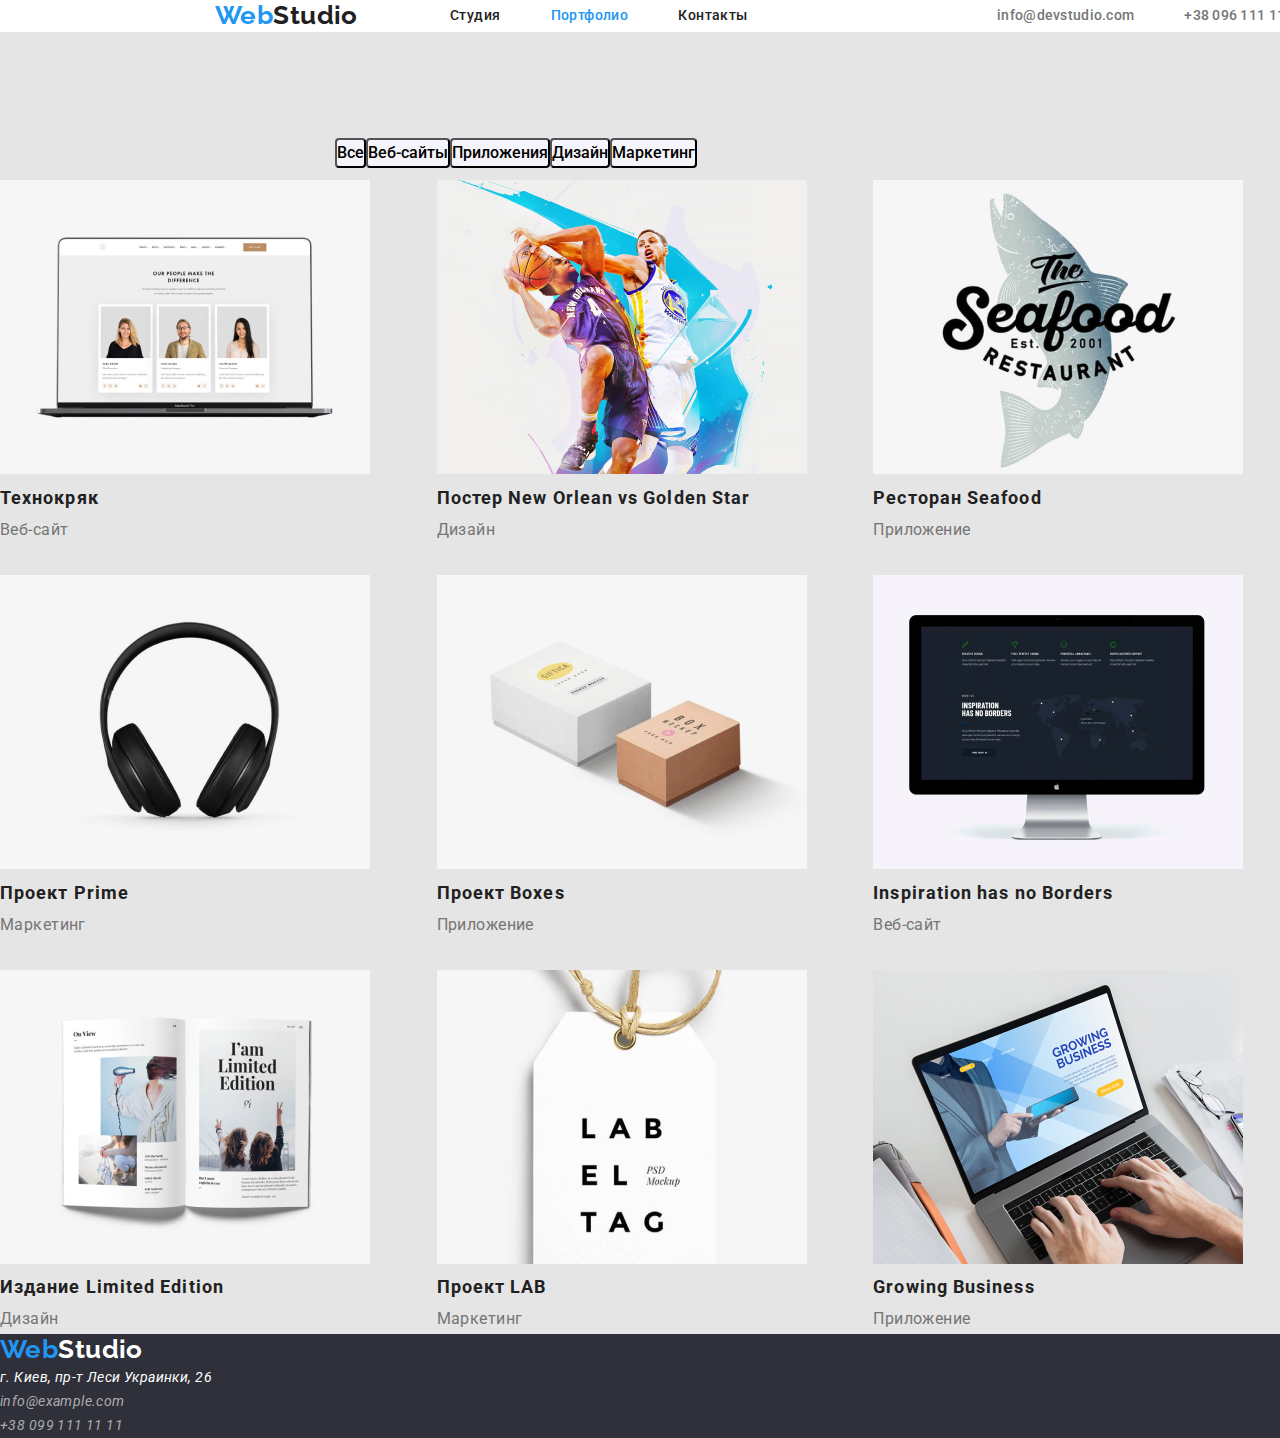
==== portfolio.html @ 72d81764 "шапка" ====
<!DOCTYPE html>
<html lang="ru">
  <head>
    <meta charset="UTF-8" />
    <meta name="viewport" content="width=device-width, initial-scale=1.0" />
    <title>Document</title>
    <link rel="preconnect" href="https://fonts.gstatic.com" />
    <link
      href="https://fonts.googleapis.com/css2?family=Raleway:wght@700&family=Roboto:wght@400;500;700;900&display=swap"
      rel="stylesheet"
    />
    <link
      rel="stylesheet"
      href="https://cdnjs.cloudflare.com/ajax/libs/modern-normalize/1.0.0/modern-normalize.min.css"
    />
    <link rel="stylesheet" href="./CSS/style.css" />
  </head>

  <body>
    <!--Шапка-->
    <header class="page-header">
      <div class="header-container">
        <nav class="nav-header">
          <a href="/" class="logo">Web<span class="logo-color">Studio</span></a>

          <ul class="site-nav">
            <li class="nav-item"><a href="./index.html" class="link">Студия</a></li>
            <li class="nav-item"><a href="./portfolio.html" class="link current">Портфолио</a></li>
            <li class="nav-item"><a href="" class="link">Контакты</a></li>
          </ul>
        </nav>

        <ul class="second-nav">
          <li class="nav-item"><a href="" class="link">info@devstudio.com</a></li>
          <li class="nav-item"><a href="" class="link">+38 096 111 11 11</a></li>
        </ul>
      </div>
    </header>

    <main>
      <div>
        <section class="section portfolio-section">
          <h1 hidden>Список проектов</h1>

          <!-- Фильтр -->
          <ul class="filter-container">
            <li class="filter-list">
              <button type="button" class="filter">Все</button>
            </li>
            <li class="filter-list">
              <button type="button" class="filter">Веб-сайты</button>
            </li>
            <li class="filter-list">
              <button type="button" class="filter">Приложения</button>
            </li>
            <li class="filter-list">
              <button type="button" class="filter">Дизайн</button>
            </li>
            <li class="filter-list">
              <button type="button" class="filter">Маркетинг</button>
            </li>
          </ul>

          <!-- Список -->
          <ul class="flex-container">
            <li class="portfolio-box">
              <a href="" class="filter-link">
                <div>
                  <img src="./images/tehnocrac.jpg" alt="Веб-сайт Технокряк" width="370" />
                </div>
                <div>
                  <h2 class="section-title filter-page">Технокряк</h2>
                  <p class="filter-text">Веб-сайт</p>
                </div>
              </a>
            </li>
            <li class="portfolio-box">
              <a href="" class="filter-link">
                <div>
                  <img src="./images/new-orlean.jpg" alt="Баскетбольная команда New Orlean" width="370" />
                </div>
                <div>
                  <h2 class="section-title filter-page">Постер New Orlean vs Golden Star</h2>
                  <p class="filter-text">Дизайн</p>
                </div>
              </a>
            </li>
            <li class="portfolio-box">
              <a href="" class="filter-link">
                <div>
                  <img src="./images/seafood.jpg" alt="Ресторан Seafood" width="370" />
                </div>
                <div>
                  <h2 class="section-title filter-page">Ресторан Seafood</h2>
                  <p class="filter-text">Приложение</p>
                </div>
              </a>
            </li>
            <li class="portfolio-box">
              <a href="" class="filter-link">
                <div>
                  <img src="./images/prime.jpg" alt="Блютуз наушники" width="370" />
                </div>
                <div>
                  <h2 class="section-title filter-page">Проект Prime</h2>
                  <p class="filter-text">Маркетинг</p>
                </div>
              </a>
            </li>
            <li class="portfolio-box">
              <a href="" class="filter-link">
                <div>
                  <img src="./images/boxes.jpg" alt="коробки" width="370" />
                </div>
                <div>
                  <h2 class="section-title filter-page">Проект Boxes</h2>
                  <p class="filter-text">Приложение</p>
                </div>
              </a>
            </li>
            <li class="portfolio-box">
              <a href="" class="filter-link">
                <div>
                  <img src="./images/no-borders.jpg" alt="Веб-сайт Inspiration has no Borders" width="370" />
                </div>
                <div>
                  <h2 class="section-title filter-page">Inspiration has no Borders</h2>
                  <p class="filter-text">Веб-сайт</p>
                </div>
              </a>
            </li>
            <li class="portfolio-box">
              <a href="" class="filter-link">
                <div>
                  <img src="./images/edition.png" alt="Веб-сайт Limited Edition" width="370" />
                </div>
                <div>
                  <h2 class="section-title filter-page">Издание Limited Edition</h2>
                  <p class="filter-text">Дизайн</p>
                </div>
              </a>
            </li>
            <li class="portfolio-box">
              <a href="" class="filter-link">
                <div>
                  <img src="./images/lab.jpg" alt="Бирка" width="370" />
                </div>
                <div>
                  <h2 class="section-title filter-page">Проект LAB</h2>
                  <p class="filter-text">Маркетинг</p>
                </div>
              </a>
            </li>
            <li class="portfolio-box">
              <a href="" class="filter-link">
                <div>
                  <img src="./images/Growing-Business.png" alt="Приложение Growing Business" width="370" />
                </div>
                <div>
                  <h2 class="section-title filter-page">Growing Business</h2>
                  <p class="filter-text">Приложение</p>
                </div>
              </a>
            </li>
          </ul>
        </section>
      </div>
    </main>
    <!--Подвал-->
    <footer class="footer-page">
      <a href="/" class="logo">Web<span class="logo-color footer">Studio</span></a>

      <address class="footer-content">
        <p><a href="" class="link">г. Киев, пр-т Леси Украинки, 26</a></p>
        <p><a href="" class="link rgba">info@example.com</a></p>
        <p><a href="" class="link rgba">+38 099 111 11 11</a></p>
      </address>
    </footer>
  </body>
</html>
---- CSS/style.css ----
:root {
  --text-color: #757575;
  --text-black-color: #212121;
  --text-wite-color: #ffffff;
  --text-accent: #2196f3;
  --background-second-color: #f5f4fa;
  --footer-bg-color: #2f303a;
}

* {
  margin: 0;
  padding: 0;
}

body {
  background: #e5e5e5;
  color: var(--text-color);

  font-family: Roboto, sans-serif;
  letter-spacing: 0.03em;
  font-size: 14px;
  line-height: 1.71;
}

h1,
h2,
h3,
h4 {
  font-family: Roboto, sans-serif;
}

ul {
  list-style: none;
}
/* Шапка */

.page-header {
  background-color: var(--text-wite-color);
  width: 1600px;
}
/* logo */
.logo {
  color: var(--text-accent);

  font-family: Raleway;
  font-weight: 700;
  font-size: 26px;
  line-height: 1.2;
  text-decoration: none;

  width: 145px;
  height: 31px;
  left: 215px;
  top: 24px;

  margin-left: ;
}

.logo-color {
  color: var(--text-black-color);
}

.nav-header {
  display: flex;
  justify-content: space-between;
  align-items: center;
}

.header-container {
  display: flex;
  align-items: center;
  justify-content: space-between;
  display: inline-flex;
  width: 1170px;
  margin-left: 200px;
  margin-right: 200px;
  padding-left: 15px;
  padding-right: 15px;
}

/* навигация */

.site-nav {
  display: flex;
  align-items: center;
  justify-content: space-between;
  margin-left: 90px;
}

.site-nav .link:focus,
.site-nav .link:hover {
  color: var(--text-accent);
}

.nav-item {
  margin-right: 50px;
}

.site-nav .link {
  color: var(--text-black-color);

  font-weight: 500;
  font-size: 14px;
  line-height: 1.14;
  text-decoration: none;
}
.site-nav .link.current {
  color: var(--text-accent);
}

/* вторичная навигация */

.second-nav {
  display: flex;
  align-items: center;
  justify-content: space-between;
}

.second-nav .link {
  color: var(--text-color);

  font-weight: 500;
  font-size: 14px;
  line-height: 1.4;
  letter-spacing: 0.02em;
  text-decoration: none;
}

.second-nav .link:focus,
.second-nav .link:hover {
  color: var(--text-accent);
}

}
/* Герой  */

.hero-page .hero-title {
  color: var(--text-wite-color);
  font-weight: 900;
  font-size: 44px;
  line-height: 1.36;
  text-align: center;
  letter-spacing: 0.06em;
  text-transform: uppercase;
}

.hero-page .hero-link {
  color: var(--text-wite-color);
  font-weight: 700;
  font-size: 16px;
  line-height: 1.87;
  display: flex;
  align-items: center;
  text-align: center;
  letter-spacing: 0.06em;
  background-color: var(--text-accent);
}

.hero-page .hero-link:focus,
.hero-page .hero-link:hover {
  color: var(--text-black-color);
  background-color: var(--background-second-color);
}

.hero-page {
  background-color: #2f303a;
}

.hero-page .button {
  color: var(--text-wite-color);
  background-color: var(--text-accent);
  font-weight: 700;
  font-size: 16px;
  line-height: 1.9;
  align-items: center;
  text-align: center;
  letter-spacing: 0.06em;
}

/* Секции */

.section .section-title,
.section-comand .section-title {
  color: var(--text-black-color);
  font-weight: 700;
  font-size: 36px;
  line-height: 1.16;
}

.section .filter {
  background-color: var(--background-second-color);
  font-family: inherit;
}

.section .filter:focus,
.section .filter:hover {
  color: var(--text-accent);
}

.section .filter-text {
  color: var(--text-color);
}

/* Особенности */

.section .section-title.name-page {
  font-weight: 700;
  font-size: 36px;
  line-height: 1.16;
  text-align: center;
}

.section .section-title.features {
  font-weight: 700;
  font-size: 14px;
  line-height: 1.14;
  text-transform: uppercase;
}

/* Команда */

.section-comand .section-title.name-page {
  font-weight: 700;
  font-size: 36px;
  line-height: 1.16;
  text-align: center;
}

.section-comand {
  background-color: var(--background-second-color);
}

.section-comand .section-title.name {
  font-weight: 500;
  font-size: 16px;
  line-height: 1.19;
  text-align: center;
}

.section-comand .comand-text {
  font-weight: 400;
  font-size: 16px;
  line-height: 1.19;
  text-align: center;
}

/* Подвал */
.footer-page {
  background-color: var(--footer-bg-color);
  text-decoration: none;
}

.footer-page .link {
  color: var(--text-wite-color);
  text-decoration: none;
}

.footer-page .link.rgba {
  color: rgba(255, 255, 255, 0.6);
  text-decoration: none;
}

.logo-color.footer {
  color: var(--text-wite-color);
}

.footer-page .link:focus,
.footer-page .link:hover {
  color: var(--text-accent);
}

/* Portfolio */

/* filter */

.filter-container {
  display: flex;
  flex-wrap: wrap;
  
  margin-left: auto;
  margin-right: auto;
  margin-top: 94px;
  /* margin-bottom: 34px; */

  width: 611px;
  height: 54px;
  left: 495px;
  top: 174px;
}

.filter-list {
  margin left: 8px;
  margin right: 8px;
  align-content: center;
  justify-content: center;
  text-align: center;
}

.section .portfolio-section {
  width: 1170px;
  height: 1360px;
  left: 215px;
  top: 174px;
  margin-left: auto;
  margin-right: auto;
}

.section .filter {
  font-weight: 500;
  font-size: 16px;
  line-height: 1.62;

  background: #f5f4fa;
  border-radius: 4px;
}

.section .filter:focus,
.section .filter:hover {
  background: var(--text-accent);
  color: var(--text-wite-color);
  border-radius: 4px;
}

/* Список фильтра */

.flex-container {
  display: flex;
  flex-wrap: wrap;
  margin-left: -30px;
  margin-top: -30px;
}

.portfolio-box {
  margin-left: 30px;
  margin-top: 30px;
  flex-basis: calc(100% / 3 - 30px);
}

.section .section-title.filter-page {
  font-size: 18px;
  line-height: 1.83;
  letter-spacing: 0.06em;
}

.section .filter-text {
  font-weight: 400;
  font-size: 16px;
  line-height: 1.87;
}

.section .filter-link:focus,
.section .filter-link:hover {
  color: var(--text-accent);
}

.section .filter-link {
  text-decoration: none;
}
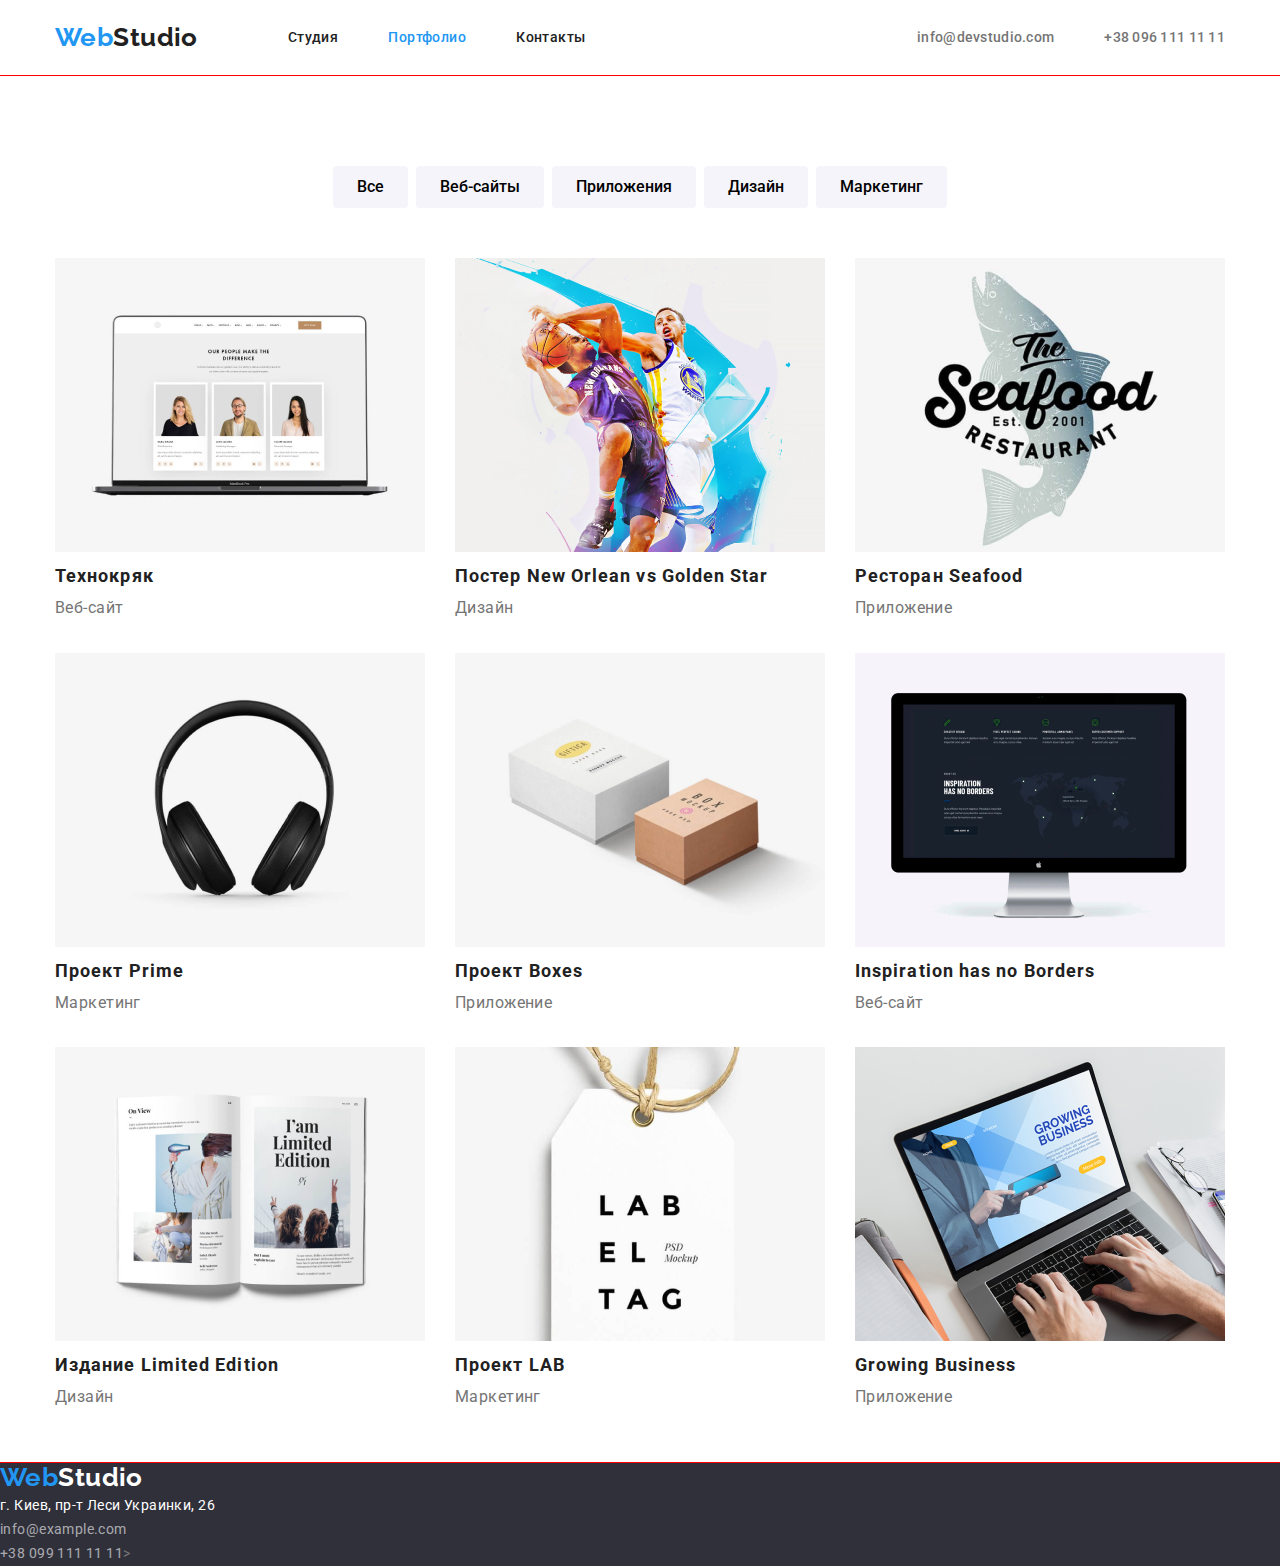
==== commit 8cdf0282: "Добавил хедер, изменил портфолио" ====
--- a/portfolio.html
+++ b/portfolio.html
@@ -37,8 +37,8 @@
       </div>
     </header>
 
-    <main>
-      <div>
+    <main class="portfolio-main-container">
+      <div class="container">
         <section class="section portfolio-section">
           <h1 hidden>Список проектов</h1>
 
@@ -171,9 +171,15 @@
       <a href="/" class="logo">Web<span class="logo-color footer">Studio</span></a>
 
       <address class="footer-content">
-        <p><a href="" class="link">г. Киев, пр-т Леси Украинки, 26</a></p>
-        <p><a href="" class="link rgba">info@example.com</a></p>
-        <p><a href="" class="link rgba">+38 099 111 11 11</a></p>
+        <ul>
+          <li>
+            <a href="https://goo.gl/maps/4PFyWTzTnwLAxrPg8 " rel="“noopener" noreferrer” class="link"
+              >г. Киев, пр-т Леси Украинки, 26</a
+            >
+          </li>
+          <li><a href="mailto:info@example.com" class="link rgba">info@example.com</a></li>
+          <li><a href="tel:+380991111111" class="link rgba">+38 099 111 11 11</a>></li>
+        </ul>
       </address>
     </footer>
   </body>
--- a/CSS/style.css
+++ b/CSS/style.css
@@ -32,34 +32,35 @@
 ul {
   list-style: none;
 }
-/* Шапка */
+/* =================Header================= */
 
 .page-header {
+  display: flex;
+  justify-content: center;
+  align-items: center;
+
   background-color: var(--text-wite-color);
-  width: 1600px;
-}
-/* logo */
+}
+
+/* =================END Header================= */
+
+/* ===================logo================ */
+
 .logo {
   color: var(--text-accent);
-
   font-family: Raleway;
   font-weight: 700;
   font-size: 26px;
   line-height: 1.2;
   text-decoration: none;
-
-  width: 145px;
-  height: 31px;
-  left: 215px;
-  top: 24px;
-
-  margin-left: ;
 }
 
 .logo-color {
   color: var(--text-black-color);
 }
 
+/* ===================END logo================ */
+
 .nav-header {
   display: flex;
   justify-content: space-between;
@@ -69,21 +70,24 @@
 .header-container {
   display: flex;
   align-items: center;
+  padding-right: 15px;
+  padding-left: 15px;
+}
+
+.header-container {
+  display: flex;
+  align-items: center;
   justify-content: space-between;
-  display: inline-flex;
-  width: 1170px;
-  margin-left: 200px;
-  margin-right: 200px;
-  padding-left: 15px;
-  padding-right: 15px;
-}
-
-/* навигация */
-
+  width: 1200px;
+}
+
+/* =====================NAVIGATION=============== */
+
+.nav-header {
+  display: flex;
+}
 .site-nav {
   display: flex;
-  align-items: center;
-  justify-content: space-between;
   margin-left: 90px;
 }
 
@@ -92,13 +96,16 @@
   color: var(--text-accent);
 }
 
-.nav-item {
+.site-nav .nav-item:not(:last-child) {
   margin-right: 50px;
 }
 
 .site-nav .link {
+  display: block;
+  padding-top: 30px;
+  padding-bottom: 30px;
+
   color: var(--text-black-color);
-
   font-weight: 500;
   font-size: 14px;
   line-height: 1.14;
@@ -108,12 +115,16 @@
   color: var(--text-accent);
 }
 
-/* вторичная навигация */
+/* =====================END NAVIGATION=============== */
+
+/* =====================Second NAVIGATION=============== */
 
 .second-nav {
   display: flex;
-  align-items: center;
-  justify-content: space-between;
+}
+
+.second-nav .nav-item:not(:last-child) {
+  margin-right: 50px;
 }
 
 .second-nav .link {
@@ -131,7 +142,10 @@
   color: var(--text-accent);
 }
 
-}
+/* =====================Second NAVIGATION=============== */
+
+/* =================END Header================= */
+
 /* Герой  */
 
 .hero-page .hero-title {
@@ -179,6 +193,12 @@
 
 /* Секции */
 
+/* .section {
+  width: 1600px;
+  padding-top: 90px;
+  padding-bottom: 90px;
+} */
+
 .section .section-title,
 .section-comand .section-title {
   color: var(--text-black-color);
@@ -203,6 +223,25 @@
 
 /* Особенности */
 
+.features-text {
+  margin-top: 10px;
+  margin-right: 30px;
+}
+
+.features-list {
+  margin-top: 94px;
+  padding-left: 15px;
+  padding-right: 15px;
+}
+
+.features-title {
+  display: flex;
+  align-items: center;
+  justify-content: center;
+  margin-left: auto;
+  margin-right: auto;
+}
+
 .section .section-title.name-page {
   font-weight: 700;
   font-size: 36px;
@@ -217,6 +256,14 @@
   text-transform: uppercase;
 }
 
+/* ================ЧЕМ ЗАНИМАЕМСЯ============== */
+
+.work-item {
+  padding-right: 30px;
+  padding-top: 50px;
+}
+
+/* ================ КОНЕЦ ЧЕМ ЗАНИМАЕМСЯ============== */
 /* Команда */
 
 .section-comand .section-title.name-page {
@@ -228,6 +275,10 @@
 
 .section-comand {
   background-color: var(--background-second-color);
+}
+
+.comand-item {
+  padding-right: 30px;
 }
 
 .section-comand .section-title.name {
@@ -269,40 +320,52 @@
   color: var(--text-accent);
 }
 
-/* Portfolio */
-
-/* filter */
-
-.filter-container {
-  display: flex;
-  flex-wrap: wrap;
-  
+.footer-content {
+  font-style: normal;
+}
+
+/* ====================Portfolio==================== */
+
+.container {
+  width: 1200px;
   margin-left: auto;
   margin-right: auto;
-  margin-top: 94px;
-  /* margin-bottom: 34px; */
-
-  width: 611px;
-  height: 54px;
-  left: 495px;
-  top: 174px;
-}
-
-.filter-list {
-  margin left: 8px;
-  margin right: 8px;
-  align-content: center;
+  padding-left: 15px;
+  padding-right: 15px;
+}
+
+/* ====================Portfolio==================== */
+
+/* filter */
+
+.portfolio-main-container {
+  /* width: 1600; */
+  outline: 1px solid red;
+  background-color: var(--text-wite-color);
+}
+
+.filter-container {
+  align-items: center;
   justify-content: center;
-  text-align: center;
-}
-
-.section .portfolio-section {
-  width: 1170px;
-  height: 1360px;
-  left: 215px;
-  top: 174px;
-  margin-left: auto;
-  margin-right: auto;
+  display: flex;
+  padding-bottom: 50px;
+  padding-top: 90px;
+}
+
+.filter-list:not(:last-child) {
+  margin-right: 8px;
+}
+
+.filter-list .filter {
+  border: 2px solid #f5f4fa;
+  padding: 6px 22px;
+  border-radius: 4px;
+  text-align: center;
+  background-color: var(--background-second-color);
+
+  font-weight: 500;
+  font-size: 16px;
+  line-height: 1.8;
 }
 
 .section .filter {
@@ -328,6 +391,7 @@
   flex-wrap: wrap;
   margin-left: -30px;
   margin-top: -30px;
+  padding-bottom: 50px;
 }
 
 .portfolio-box {
@@ -356,3 +420,5 @@
 .section .filter-link {
   text-decoration: none;
 }
+
+/* ====================END Portfolio==================== */
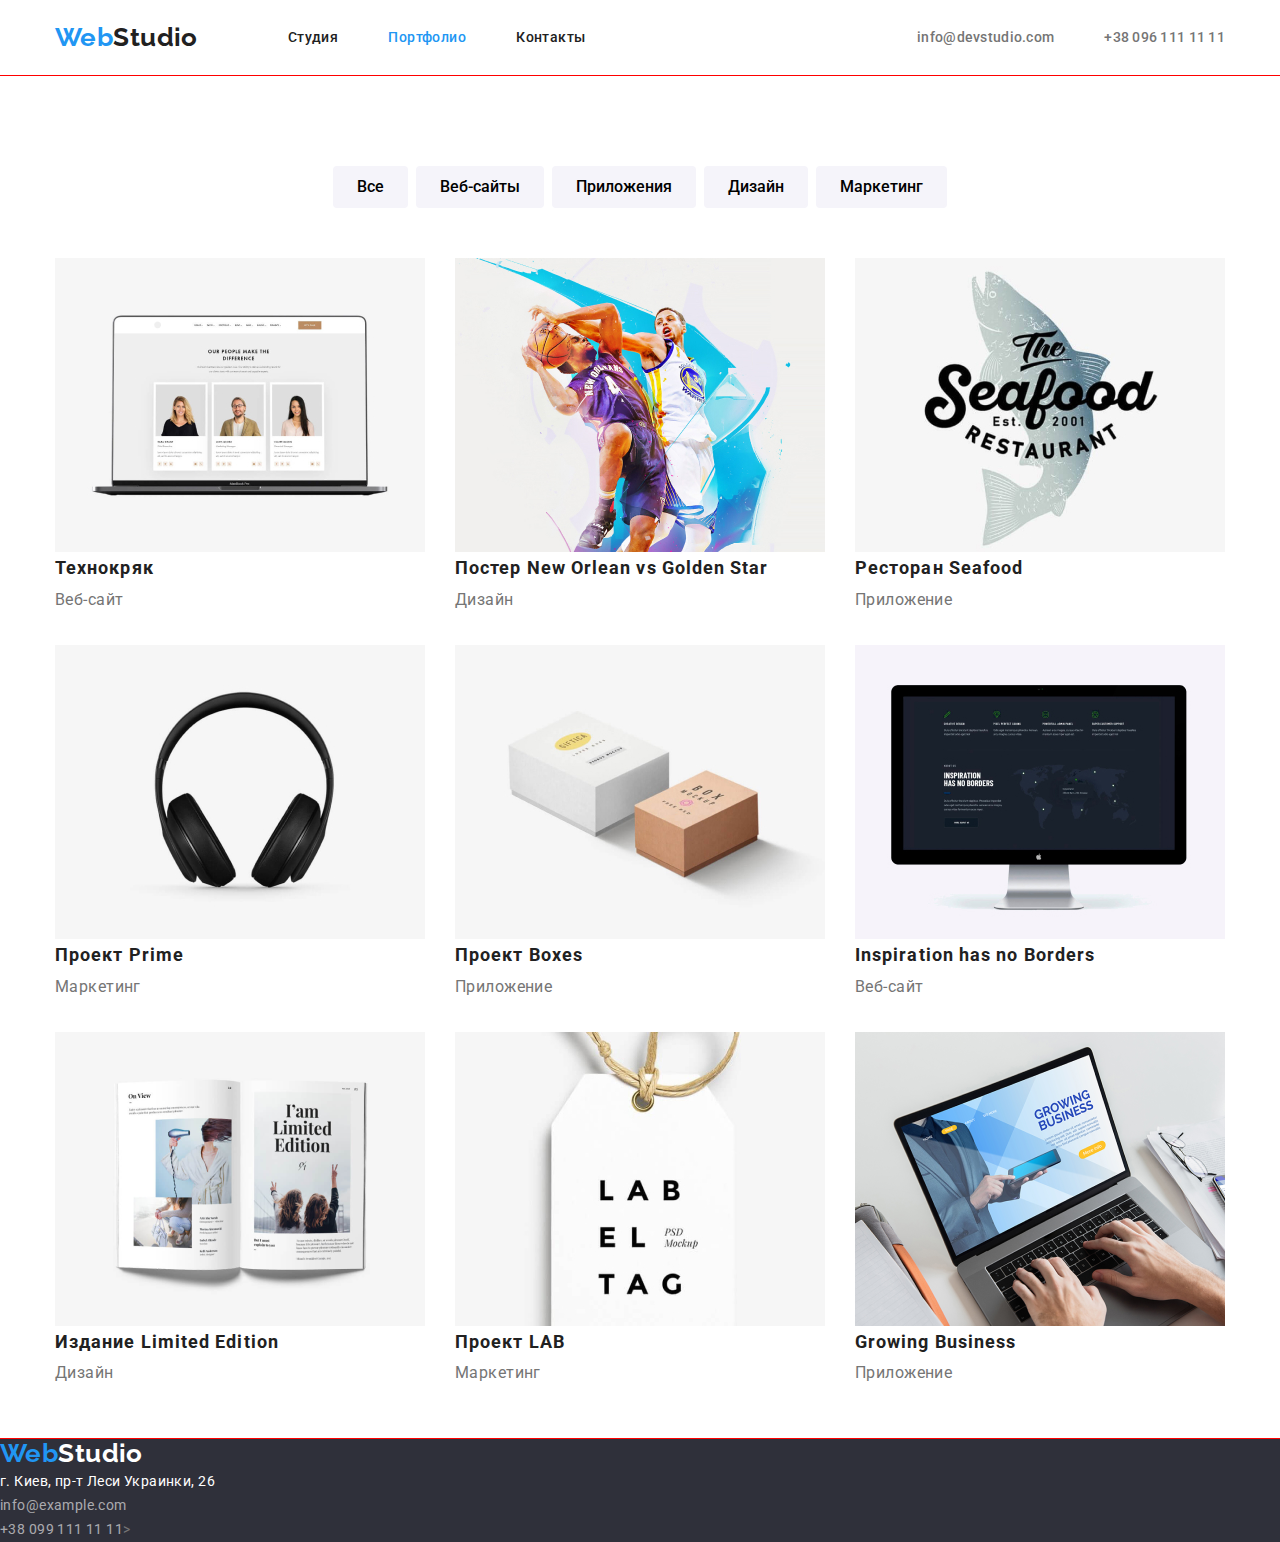
==== commit 87f97a1f: "header" ====
--- a/portfolio.html
+++ b/portfolio.html
@@ -15,7 +15,6 @@
     />
     <link rel="stylesheet" href="./CSS/style.css" />
   </head>
-
   <body>
     <!--Шапка-->
     <header class="page-header">
--- a/CSS/style.css
+++ b/CSS/style.css
@@ -3,8 +3,13 @@
   --text-black-color: #212121;
   --text-wite-color: #ffffff;
   --text-accent: #2196f3;
+  --text-background-color: #e5e5e5;
   --background-second-color: #f5f4fa;
   --footer-bg-color: #2f303a;
+}
+
+img {
+  display: block;
 }
 
 * {
@@ -13,7 +18,7 @@
 }
 
 body {
-  background: #e5e5e5;
+  background: var(--text-background-color);
   color: var(--text-color);
 
   font-family: Roboto, sans-serif;
@@ -32,6 +37,7 @@
 ul {
   list-style: none;
 }
+
 /* =================Header================= */
 
 .page-header {
@@ -142,11 +148,11 @@
   color: var(--text-accent);
 }
 
-/* =====================Second NAVIGATION=============== */
+/* =====================END Second NAVIGATION=============== */
 
 /* =================END Header================= */
 
-/* Герой  */
+/* =================HERO================  */
 
 .hero-page .hero-title {
   color: var(--text-wite-color);
@@ -178,6 +184,10 @@
 
 .hero-page {
   background-color: #2f303a;
+  margin: 0% auto;
+  padding-top: 200px;
+  padding-bottom: 200px;
+  text-align: center;
 }
 
 .hero-page .button {
@@ -191,13 +201,14 @@
   letter-spacing: 0.06em;
 }
 
-/* Секции */
-
-/* .section {
-  width: 1600px;
-  padding-top: 90px;
-  padding-bottom: 90px;
-} */
+.hero-link {
+  text-align: center;
+  margin-left: auto;
+  margin-right: auto;
+  margin-top: 30px;
+}
+
+/* =================END HERO================  */
 
 .section .section-title,
 .section-comand .section-title {
@@ -221,27 +232,6 @@
   color: var(--text-color);
 }
 
-/* Особенности */
-
-.features-text {
-  margin-top: 10px;
-  margin-right: 30px;
-}
-
-.features-list {
-  margin-top: 94px;
-  padding-left: 15px;
-  padding-right: 15px;
-}
-
-.features-title {
-  display: flex;
-  align-items: center;
-  justify-content: center;
-  margin-left: auto;
-  margin-right: auto;
-}
-
 .section .section-title.name-page {
   font-weight: 700;
   font-size: 36px;
@@ -256,15 +246,52 @@
   text-transform: uppercase;
 }
 
+/* =====================FEARURES================ */
+
+.features-item:not(:last-child) {
+  padding-right: 30px;
+}
+
+.features-list {
+  display: flex;
+  flex-wrap: wrap;
+  padding-top: 90px;
+}
+
+.features-item {
+  flex-basis: calc(100% / 4);
+}
+
+.features-text {
+  padding-top: 10px;
+}
+
+/* =====================FEARURES================ */
+
 /* ================ЧЕМ ЗАНИМАЕМСЯ============== */
 
-.work-item {
-  padding-right: 30px;
-  padding-top: 50px;
+.container .section-title.name-page {
+  padding-top: 90px;
+  padding-bottom: 50px;
+}
+
+.work-title {
+  display: flex;
+  flex-wrap: wrap;
+}
+
+.work-title > .work-item {
+  flex-basis: calc(100% / 3);
+  padding-bottom: 90px;
+}
+
+.work-title > .work-item:not(:last-child) {
+  padding-right: 20px;
 }
 
 /* ================ КОНЕЦ ЧЕМ ЗАНИМАЕМСЯ============== */
-/* Команда */
+
+/* ======================TEAM=================== */
 
 .section-comand .section-title.name-page {
   font-weight: 700;
@@ -277,8 +304,23 @@
   background-color: var(--background-second-color);
 }
 
-.comand-item {
-  padding-right: 30px;
+.team-list {
+  display: flex;
+  flex-wrap: nowrap;
+}
+
+.team-list > .team-item:not(:last-child) {
+  margin-right: 30px;
+}
+
+.team-list > .team-item {
+  flex-basis: calc(100% / 4);
+}
+
+.team-item {
+  border-radius: 0px 0px 4px 4px;
+  background-color: var(--text-wite-color);
+  box-shadow: 0px 1px 3px rgba(0, 0, 0, 0.12), 0px 1px 1px rgba(0, 0, 0, 0.14), 0px 2px 1px rgba(0, 0, 0, 0.2);
 }
 
 .section-comand .section-title.name {
@@ -286,6 +328,8 @@
   font-size: 16px;
   line-height: 1.19;
   text-align: center;
+  padding-bottom: 10px;
+  padding-top: 30px;
 }
 
 .section-comand .comand-text {
@@ -294,6 +338,8 @@
   line-height: 1.19;
   text-align: center;
 }
+
+/* ======================END TEAM=================== */
 
 /* Подвал */
 .footer-page {
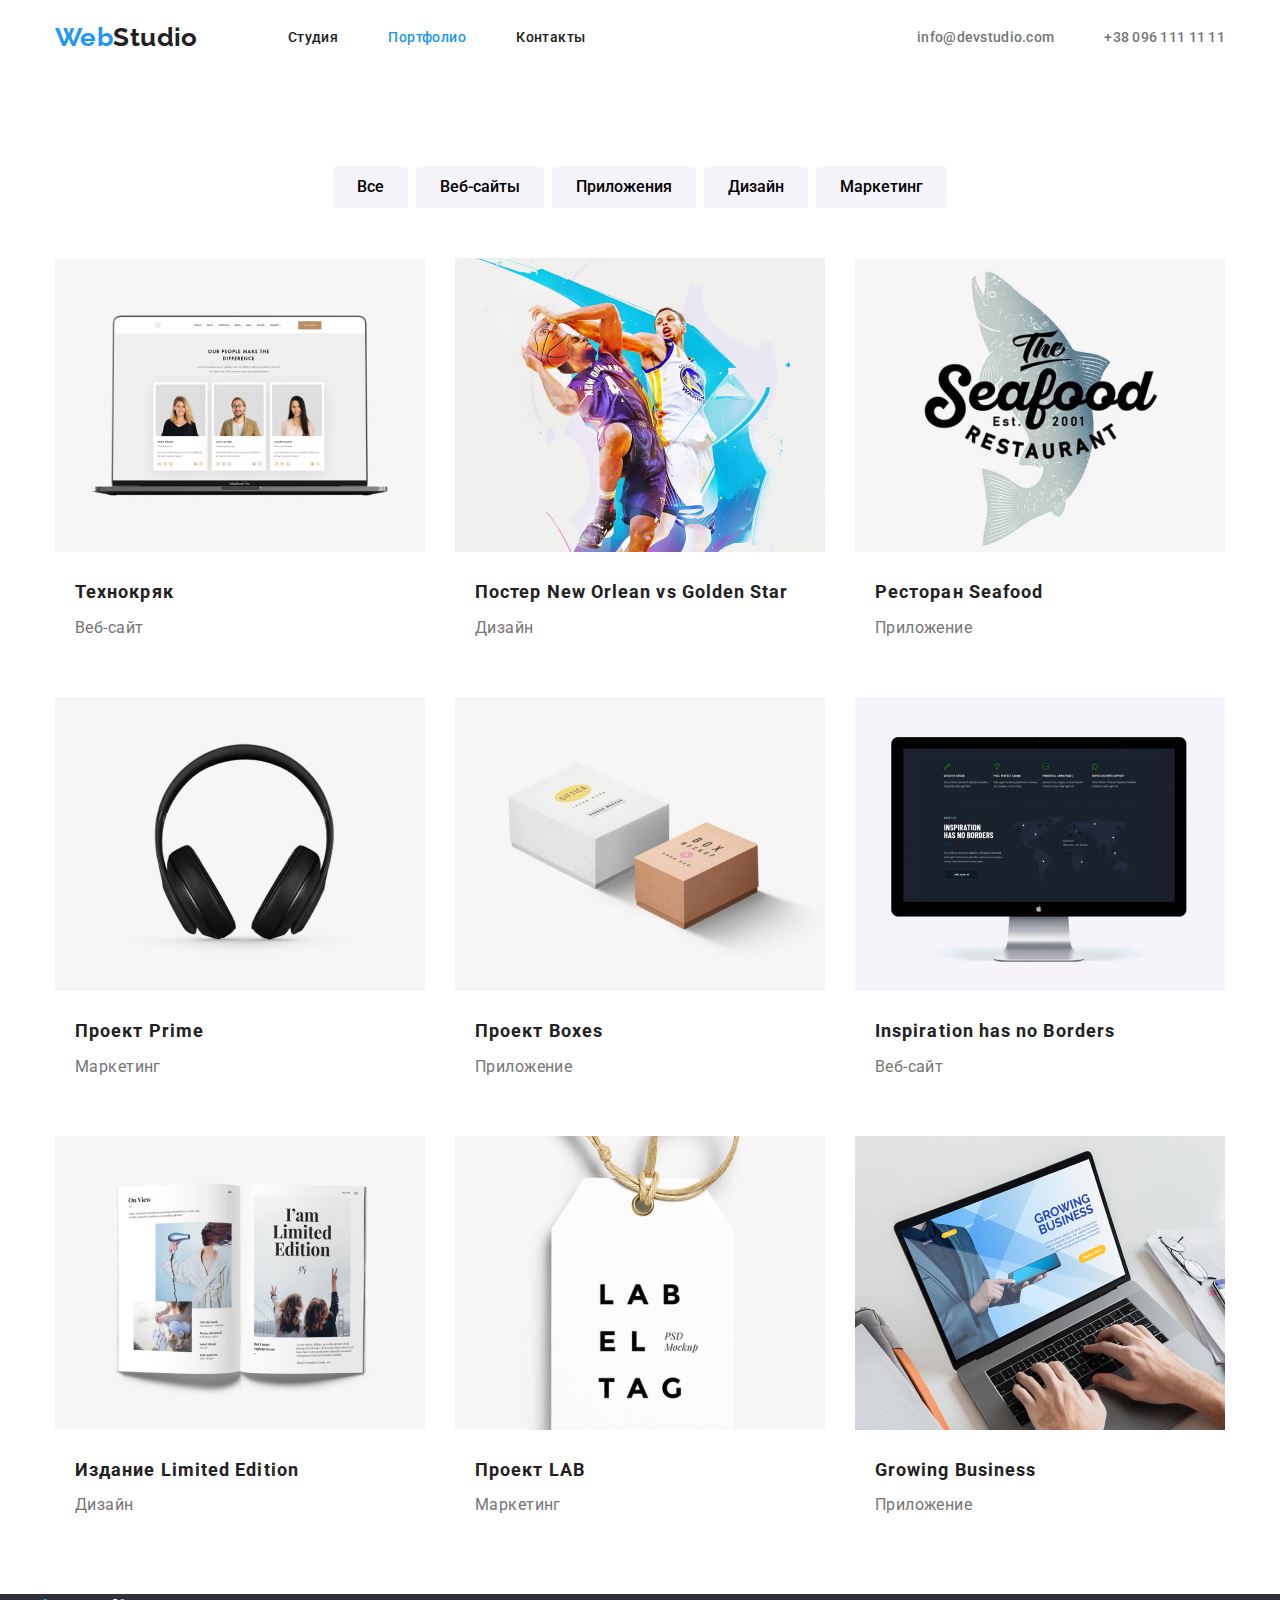
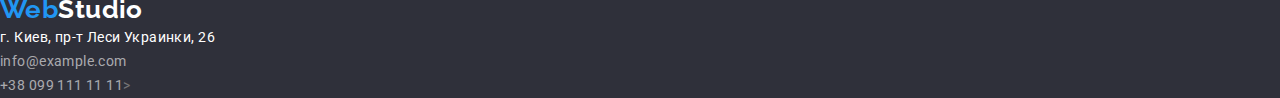
==== commit 9b686fc3: "footer last hero" ====
--- a/portfolio.html
+++ b/portfolio.html
@@ -64,10 +64,10 @@
           <ul class="flex-container">
             <li class="portfolio-box">
               <a href="" class="filter-link">
-                <div>
+                <div class="fiter-img">
                   <img src="./images/tehnocrac.jpg" alt="Веб-сайт Технокряк" width="370" />
                 </div>
-                <div>
+                <div class="filter-contant-container">
                   <h2 class="section-title filter-page">Технокряк</h2>
                   <p class="filter-text">Веб-сайт</p>
                 </div>
@@ -75,10 +75,10 @@
             </li>
             <li class="portfolio-box">
               <a href="" class="filter-link">
-                <div>
+                <div class="fiter-img">
                   <img src="./images/new-orlean.jpg" alt="Баскетбольная команда New Orlean" width="370" />
                 </div>
-                <div>
+                <div class="filter-contant-container">
                   <h2 class="section-title filter-page">Постер New Orlean vs Golden Star</h2>
                   <p class="filter-text">Дизайн</p>
                 </div>
@@ -86,10 +86,10 @@
             </li>
             <li class="portfolio-box">
               <a href="" class="filter-link">
-                <div>
+                <div class="fiter-img">
                   <img src="./images/seafood.jpg" alt="Ресторан Seafood" width="370" />
                 </div>
-                <div>
+                <div class="filter-contant-container">
                   <h2 class="section-title filter-page">Ресторан Seafood</h2>
                   <p class="filter-text">Приложение</p>
                 </div>
@@ -97,10 +97,10 @@
             </li>
             <li class="portfolio-box">
               <a href="" class="filter-link">
-                <div>
+                <div class="fiter-img">
                   <img src="./images/prime.jpg" alt="Блютуз наушники" width="370" />
                 </div>
-                <div>
+                <div class="filter-contant-container">
                   <h2 class="section-title filter-page">Проект Prime</h2>
                   <p class="filter-text">Маркетинг</p>
                 </div>
@@ -108,10 +108,10 @@
             </li>
             <li class="portfolio-box">
               <a href="" class="filter-link">
-                <div>
+                <div class="fiter-img">
                   <img src="./images/boxes.jpg" alt="коробки" width="370" />
                 </div>
-                <div>
+                <div class="filter-contant-container">
                   <h2 class="section-title filter-page">Проект Boxes</h2>
                   <p class="filter-text">Приложение</p>
                 </div>
@@ -119,10 +119,10 @@
             </li>
             <li class="portfolio-box">
               <a href="" class="filter-link">
-                <div>
+                <div class="fiter-img">
                   <img src="./images/no-borders.jpg" alt="Веб-сайт Inspiration has no Borders" width="370" />
                 </div>
-                <div>
+                <div class="filter-contant-container">
                   <h2 class="section-title filter-page">Inspiration has no Borders</h2>
                   <p class="filter-text">Веб-сайт</p>
                 </div>
@@ -130,10 +130,10 @@
             </li>
             <li class="portfolio-box">
               <a href="" class="filter-link">
-                <div>
+                <div class="fiter-img">
                   <img src="./images/edition.png" alt="Веб-сайт Limited Edition" width="370" />
                 </div>
-                <div>
+                <div class="filter-contant-container">
                   <h2 class="section-title filter-page">Издание Limited Edition</h2>
                   <p class="filter-text">Дизайн</p>
                 </div>
@@ -141,10 +141,10 @@
             </li>
             <li class="portfolio-box">
               <a href="" class="filter-link">
-                <div>
+                <div class="fiter-img">
                   <img src="./images/lab.jpg" alt="Бирка" width="370" />
                 </div>
-                <div>
+                <div class="filter-contant-container">
                   <h2 class="section-title filter-page">Проект LAB</h2>
                   <p class="filter-text">Маркетинг</p>
                 </div>
@@ -152,10 +152,10 @@
             </li>
             <li class="portfolio-box">
               <a href="" class="filter-link">
-                <div>
+                <div class="fiter-img">
                   <img src="./images/Growing-Business.png" alt="Приложение Growing Business" width="370" />
                 </div>
-                <div>
+                <div class="filter-contant-container">
                   <h2 class="section-title filter-page">Growing Business</h2>
                   <p class="filter-text">Приложение</p>
                 </div>
@@ -165,9 +165,11 @@
         </section>
       </div>
     </main>
+
     <!--Подвал-->
     <footer class="footer-page">
-      <a href="/" class="logo">Web<span class="logo-color footer">Studio</span></a>
+      <div>
+        <a href="/" class="logo">Web<span class="logo-color footer">Studio</span></a>
 
       <address class="footer-content">
         <ul>
@@ -180,6 +182,20 @@
           <li><a href="tel:+380991111111" class="link rgba">+38 099 111 11 11</a>></li>
         </ul>
       </address>
+      </div>
+      <!-- <a href="/" class="logo">Web<span class="logo-color footer">Studio</span></a>
+
+      <address class="footer-content">
+        <ul>
+          <li>
+            <a href="https://goo.gl/maps/4PFyWTzTnwLAxrPg8 " rel="“noopener" noreferrer” class="link"
+              >г. Киев, пр-т Леси Украинки, 26</a
+            >
+          </li>
+          <li><a href="mailto:info@example.com" class="link rgba">info@example.com</a></li>
+          <li><a href="tel:+380991111111" class="link rgba">+38 099 111 11 11</a>></li> -->
+        </ul>
+      </address>
     </footer>
   </body>
 </html>
--- a/CSS/style.css
+++ b/CSS/style.css
@@ -10,6 +10,8 @@
 
 img {
   display: block;
+  max-width: 100%;
+  height: auto;
 }
 
 * {
@@ -36,6 +38,8 @@
 
 ul {
   list-style: none;
+  margin: 0px;
+  padding: 0px;
 }
 
 /* =================Header================= */
@@ -67,12 +71,6 @@
 
 /* ===================END logo================ */
 
-.nav-header {
-  display: flex;
-  justify-content: space-between;
-  align-items: center;
-}
-
 .header-container {
   display: flex;
   align-items: center;
@@ -91,7 +89,11 @@
 
 .nav-header {
   display: flex;
-}
+  justify-content: space-between;
+  align-items: center;
+  margin-right: auto;
+}
+
 .site-nav {
   display: flex;
   margin-left: 90px;
@@ -164,7 +166,7 @@
   text-transform: uppercase;
 }
 
-.hero-page .hero-link {
+.hero-page .hero-btn {
   color: var(--text-wite-color);
   font-weight: 700;
   font-size: 16px;
@@ -176,8 +178,8 @@
   background-color: var(--text-accent);
 }
 
-.hero-page .hero-link:focus,
-.hero-page .hero-link:hover {
+.hero-page .hero-btn:focus,
+.hero-page .hero-btn:hover {
   color: var(--text-black-color);
   background-color: var(--background-second-color);
 }
@@ -190,7 +192,7 @@
   text-align: center;
 }
 
-.hero-page .button {
+.hero-page .hero-btn {
   color: var(--text-wite-color);
   background-color: var(--text-accent);
   font-weight: 700;
@@ -201,11 +203,15 @@
   letter-spacing: 0.06em;
 }
 
-.hero-link {
+.hero-btn {
   text-align: center;
   margin-left: auto;
   margin-right: auto;
   margin-top: 30px;
+  padding: 10px 0;
+  padding-left: 32px;
+  padding-right: 32px;
+  border-radius: 4px;
 }
 
 /* =================END HERO================  */
@@ -249,44 +255,55 @@
 /* =====================FEARURES================ */
 
 .features-item:not(:last-child) {
-  padding-right: 30px;
+  margin-left: 30px;
+}
+
+.section-features {
+  padding-top: 94px;
+  padding-bottom: 48px;
 }
 
 .features-list {
   display: flex;
   flex-wrap: wrap;
-  padding-top: 90px;
+  margin-left: -30px;
 }
 
 .features-item {
-  flex-basis: calc(100% / 4);
+  flex-basis: calc(100% / 4 - 30px);
 }
 
 .features-text {
-  padding-top: 10px;
+  margin-top: 10px;
 }
 
 /* =====================FEARURES================ */
 
 /* ================ЧЕМ ЗАНИМАЕМСЯ============== */
 
-.container .section-title.name-page {
-  padding-top: 90px;
-  padding-bottom: 50px;
+.section-work .section-title.name-page {
+  margin-bottom: 50px;
+}
+
+.section-work {
+  padding-top: 48px;
+  padding-bottom: 94px;
 }
 
 .work-title {
   display: flex;
   flex-wrap: wrap;
+  margin-left: -30px;
+  justify-content: center;
+  align-items: center;
 }
 
 .work-title > .work-item {
-  flex-basis: calc(100% / 3);
-  padding-bottom: 90px;
+  flex-basis: calc(100% / 3 - 30px);
 }
 
 .work-title > .work-item:not(:last-child) {
-  padding-right: 20px;
+  margin-left: 30px;
 }
 
 /* ================ КОНЕЦ ЧЕМ ЗАНИМАЕМСЯ============== */
@@ -298,28 +315,33 @@
   font-size: 36px;
   line-height: 1.16;
   text-align: center;
+  margin-bottom: 50px;
 }
 
 .section-comand {
   background-color: var(--background-second-color);
+  padding-top: 94px;
+  padding-bottom: 94px;
 }
 
 .team-list {
   display: flex;
-  flex-wrap: nowrap;
-}
-
-.team-list > .team-item:not(:last-child) {
-  margin-right: 30px;
-}
+  flex-wrap: wrap;
+  margin-left: -30px;
+}
+
+/* .team-item:not(:last-child) {
+  margin-left: 30px;
+} */
 
 .team-list > .team-item {
-  flex-basis: calc(100% / 4);
+  flex-basis: calc(100% / 4 - 30px);
 }
 
 .team-item {
   border-radius: 0px 0px 4px 4px;
   background-color: var(--text-wite-color);
+  margin-left: 30px;
   box-shadow: 0px 1px 3px rgba(0, 0, 0, 0.12), 0px 1px 1px rgba(0, 0, 0, 0.14), 0px 2px 1px rgba(0, 0, 0, 0.2);
 }
 
@@ -328,8 +350,6 @@
   font-size: 16px;
   line-height: 1.19;
   text-align: center;
-  padding-bottom: 10px;
-  padding-top: 30px;
 }
 
 .section-comand .comand-text {
@@ -337,11 +357,17 @@
   font-size: 16px;
   line-height: 1.19;
   text-align: center;
+  margin-top: 10px;
+}
+
+.team-text-container {
+  padding: 30px;
 }
 
 /* ======================END TEAM=================== */
 
-/* Подвал */
+/* ===================FOOTER========================== */
+
 .footer-page {
   background-color: var(--footer-bg-color);
   text-decoration: none;
@@ -369,6 +395,10 @@
 .footer-content {
   font-style: normal;
 }
+
+.footer-container {
+}
+/* ===================END FOOTER========================== */
 
 /* ====================Portfolio==================== */
 
@@ -385,8 +415,6 @@
 /* filter */
 
 .portfolio-main-container {
-  /* width: 1600; */
-  outline: 1px solid red;
   background-color: var(--text-wite-color);
 }
 
@@ -453,6 +481,8 @@
 }
 
 .section .filter-text {
+  margin-top: 4px;
+
   font-weight: 400;
   font-size: 16px;
   line-height: 1.87;
@@ -467,4 +497,8 @@
   text-decoration: none;
 }
 
+.filter-contant-container {
+  padding: 24px 20px;
+}
+
 /* ====================END Portfolio==================== */
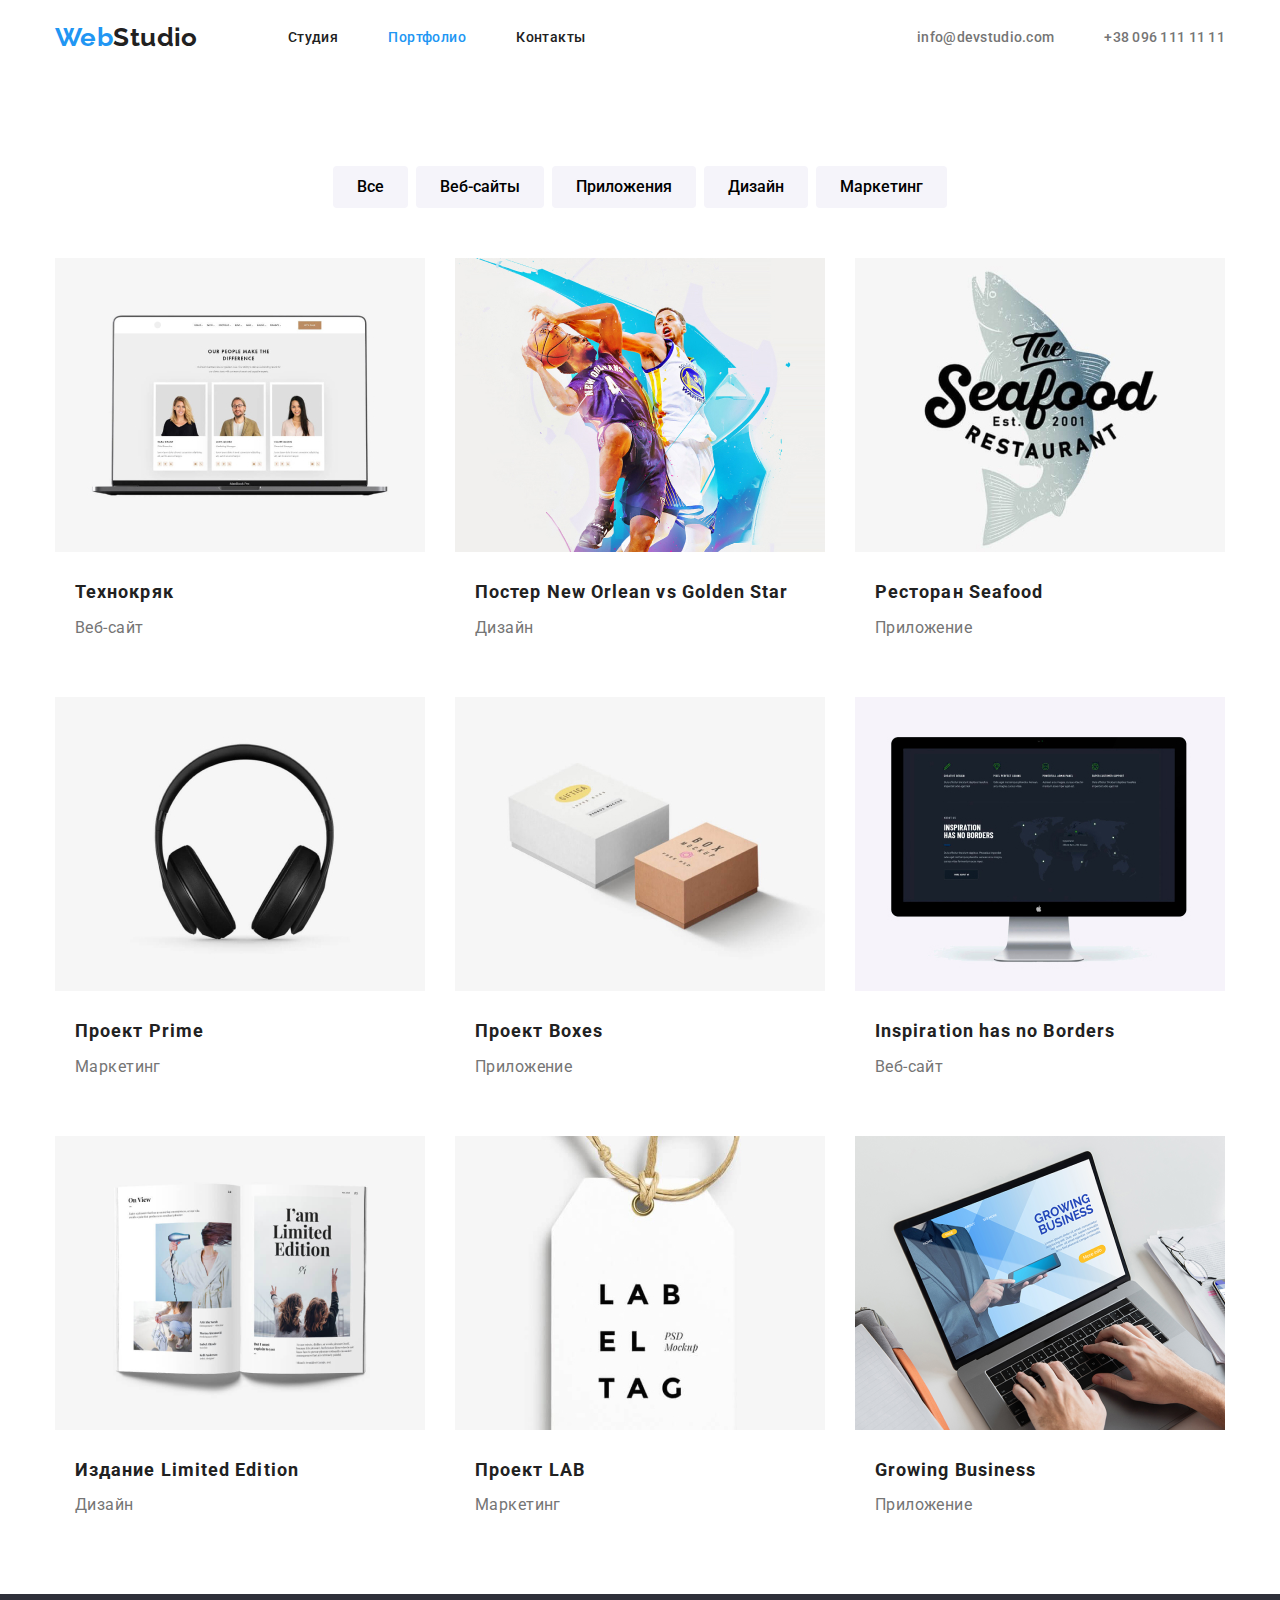
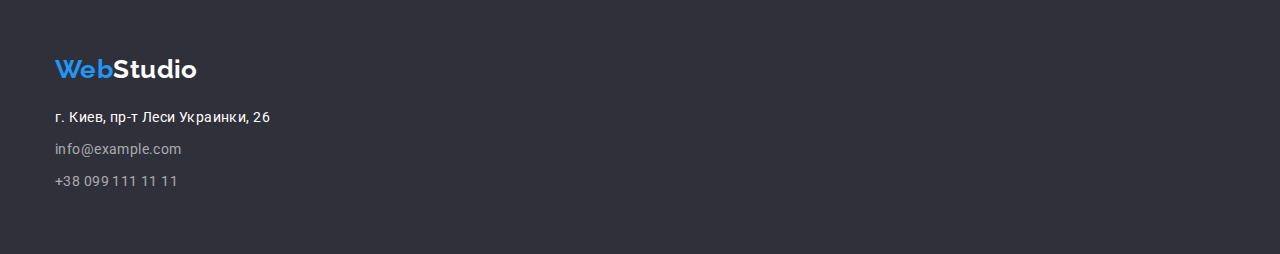
==== commit cde3a1f3: "footer end ??" ====
--- a/portfolio.html
+++ b/portfolio.html
@@ -168,34 +168,26 @@
 
     <!--Подвал-->
     <footer class="footer-page">
-      <div>
+      <div class="footer-container container">
         <a href="/" class="logo">Web<span class="logo-color footer">Studio</span></a>
 
-      <address class="footer-content">
-        <ul>
-          <li>
-            <a href="https://goo.gl/maps/4PFyWTzTnwLAxrPg8 " rel="“noopener" noreferrer” class="link"
-              >г. Киев, пр-т Леси Украинки, 26</a
-            >
-          </li>
-          <li><a href="mailto:info@example.com" class="link rgba">info@example.com</a></li>
-          <li><a href="tel:+380991111111" class="link rgba">+38 099 111 11 11</a>></li>
-        </ul>
-      </address>
+        <address class="footer-content">
+          <ul class="footer-list">
+            <li class="footer-list-item">
+              <a href="https://goo.gl/maps/4PFyWTzTnwLAxrPg8 " rel="“noopener" class="link"
+                >г. Киев, пр-т Леси Украинки, 26</a
+              >
+            </li>
+            <li class="footer-list-item">
+              <a href="mailto:info@example.com" class="link rgba">info@example.com</a>
+            </li>
+
+            <li class="footer-list-item">
+              <a href="tel:+380991111111" class="link rgba">+38 099 111 11 11</a>
+            </li>
+          </ul>
+        </address>
       </div>
-      <!-- <a href="/" class="logo">Web<span class="logo-color footer">Studio</span></a>
-
-      <address class="footer-content">
-        <ul>
-          <li>
-            <a href="https://goo.gl/maps/4PFyWTzTnwLAxrPg8 " rel="“noopener" noreferrer” class="link"
-              >г. Киев, пр-т Леси Украинки, 26</a
-            >
-          </li>
-          <li><a href="mailto:info@example.com" class="link rgba">info@example.com</a></li>
-          <li><a href="tel:+380991111111" class="link rgba">+38 099 111 11 11</a>></li> -->
-        </ul>
-      </address>
     </footer>
   </body>
 </html>
--- a/CSS/style.css
+++ b/CSS/style.css
@@ -371,6 +371,9 @@
 .footer-page {
   background-color: var(--footer-bg-color);
   text-decoration: none;
+  display: flex;
+  justify-content: center;
+  align-items: center;
 }
 
 .footer-page .link {
@@ -393,11 +396,21 @@
 }
 
 .footer-content {
+  margin-top: 20px;
+
   font-style: normal;
 }
 
 .footer-container {
-}
+  padding: 60px 0;
+  align-items: center;
+  justify-content: center;
+}
+
+.footer-list-item {
+  margin-top: 8px;
+}
+
 /* ===================END FOOTER========================== */
 
 /* ====================Portfolio==================== */
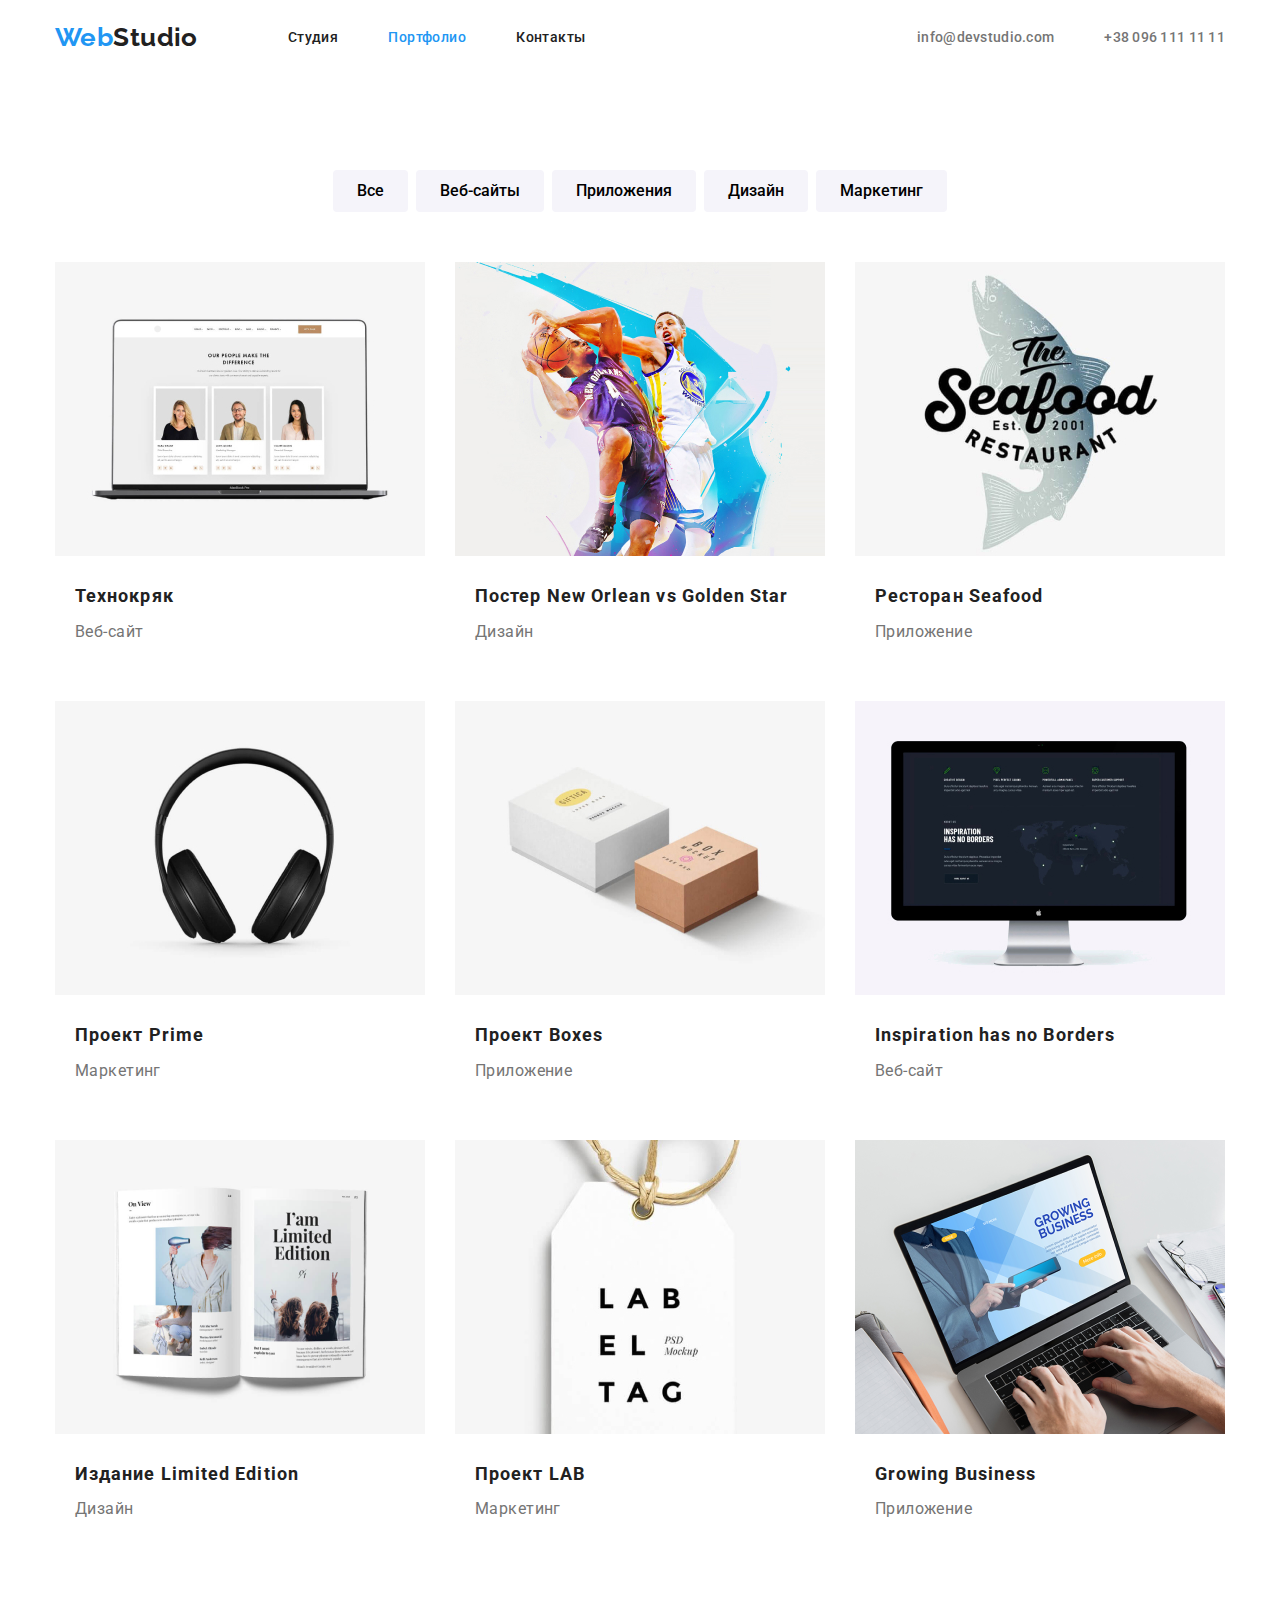
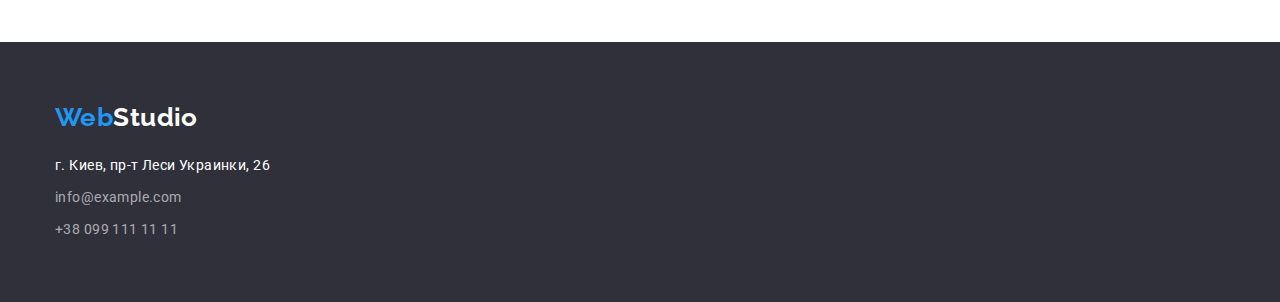
==== commit 5bd5f824: "footer end 2" ====
--- a/portfolio.html
+++ b/portfolio.html
@@ -168,25 +168,27 @@
 
     <!--Подвал-->
     <footer class="footer-page">
-      <div class="footer-container container">
-        <a href="/" class="logo">Web<span class="logo-color footer">Studio</span></a>
+      <div class="container">
+        <div class="footer-address-container">
+          <a href="/" class="logo">Web<span class="logo-color footer">Studio</span></a>
 
-        <address class="footer-content">
-          <ul class="footer-list">
-            <li class="footer-list-item">
-              <a href="https://goo.gl/maps/4PFyWTzTnwLAxrPg8 " rel="“noopener" class="link"
-                >г. Киев, пр-т Леси Украинки, 26</a
-              >
-            </li>
-            <li class="footer-list-item">
-              <a href="mailto:info@example.com" class="link rgba">info@example.com</a>
-            </li>
+          <address class="footer-content">
+            <ul class="footer-list">
+              <li class="footer-list-item">
+                <a href="https://goo.gl/maps/4PFyWTzTnwLAxrPg8 " rel="“noopener" class="link"
+                  >г. Киев, пр-т Леси Украинки, 26</a
+                >
+              </li>
+              <li class="footer-list-item">
+                <a href="mailto:info@example.com" class="link rgba">info@example.com</a>
+              </li>
 
-            <li class="footer-list-item">
-              <a href="tel:+380991111111" class="link rgba">+38 099 111 11 11</a>
-            </li>
-          </ul>
-        </address>
+              <li class="footer-list-item">
+                <a href="tel:+380991111111" class="link rgba">+38 099 111 11 11</a>
+              </li>
+            </ul>
+          </address>
+        </div>
       </div>
     </footer>
   </body>
--- a/CSS/style.css
+++ b/CSS/style.css
@@ -330,7 +330,7 @@
   margin-left: -30px;
 }
 
-/* .team-item:not(:last-child) {
+/* .team-item:not(:first-child) {
   margin-left: 30px;
 } */
 
@@ -401,10 +401,11 @@
   font-style: normal;
 }
 
-.footer-container {
+.footer-address-container {
+  width: 270px;
   padding: 60px 0;
   align-items: center;
-  justify-content: center;
+  justify-content: space-between;
 }
 
 .footer-list-item {
@@ -435,8 +436,7 @@
   align-items: center;
   justify-content: center;
   display: flex;
-  padding-bottom: 50px;
-  padding-top: 90px;
+  margin-bottom: 50px;
 }
 
 .filter-list:not(:last-child) {
@@ -478,7 +478,6 @@
   flex-wrap: wrap;
   margin-left: -30px;
   margin-top: -30px;
-  padding-bottom: 50px;
 }
 
 .portfolio-box {
@@ -514,4 +513,7 @@
   padding: 24px 20px;
 }
 
+.portfolio-section {
+  padding: 94px 0;
+}
 /* ====================END Portfolio==================== */
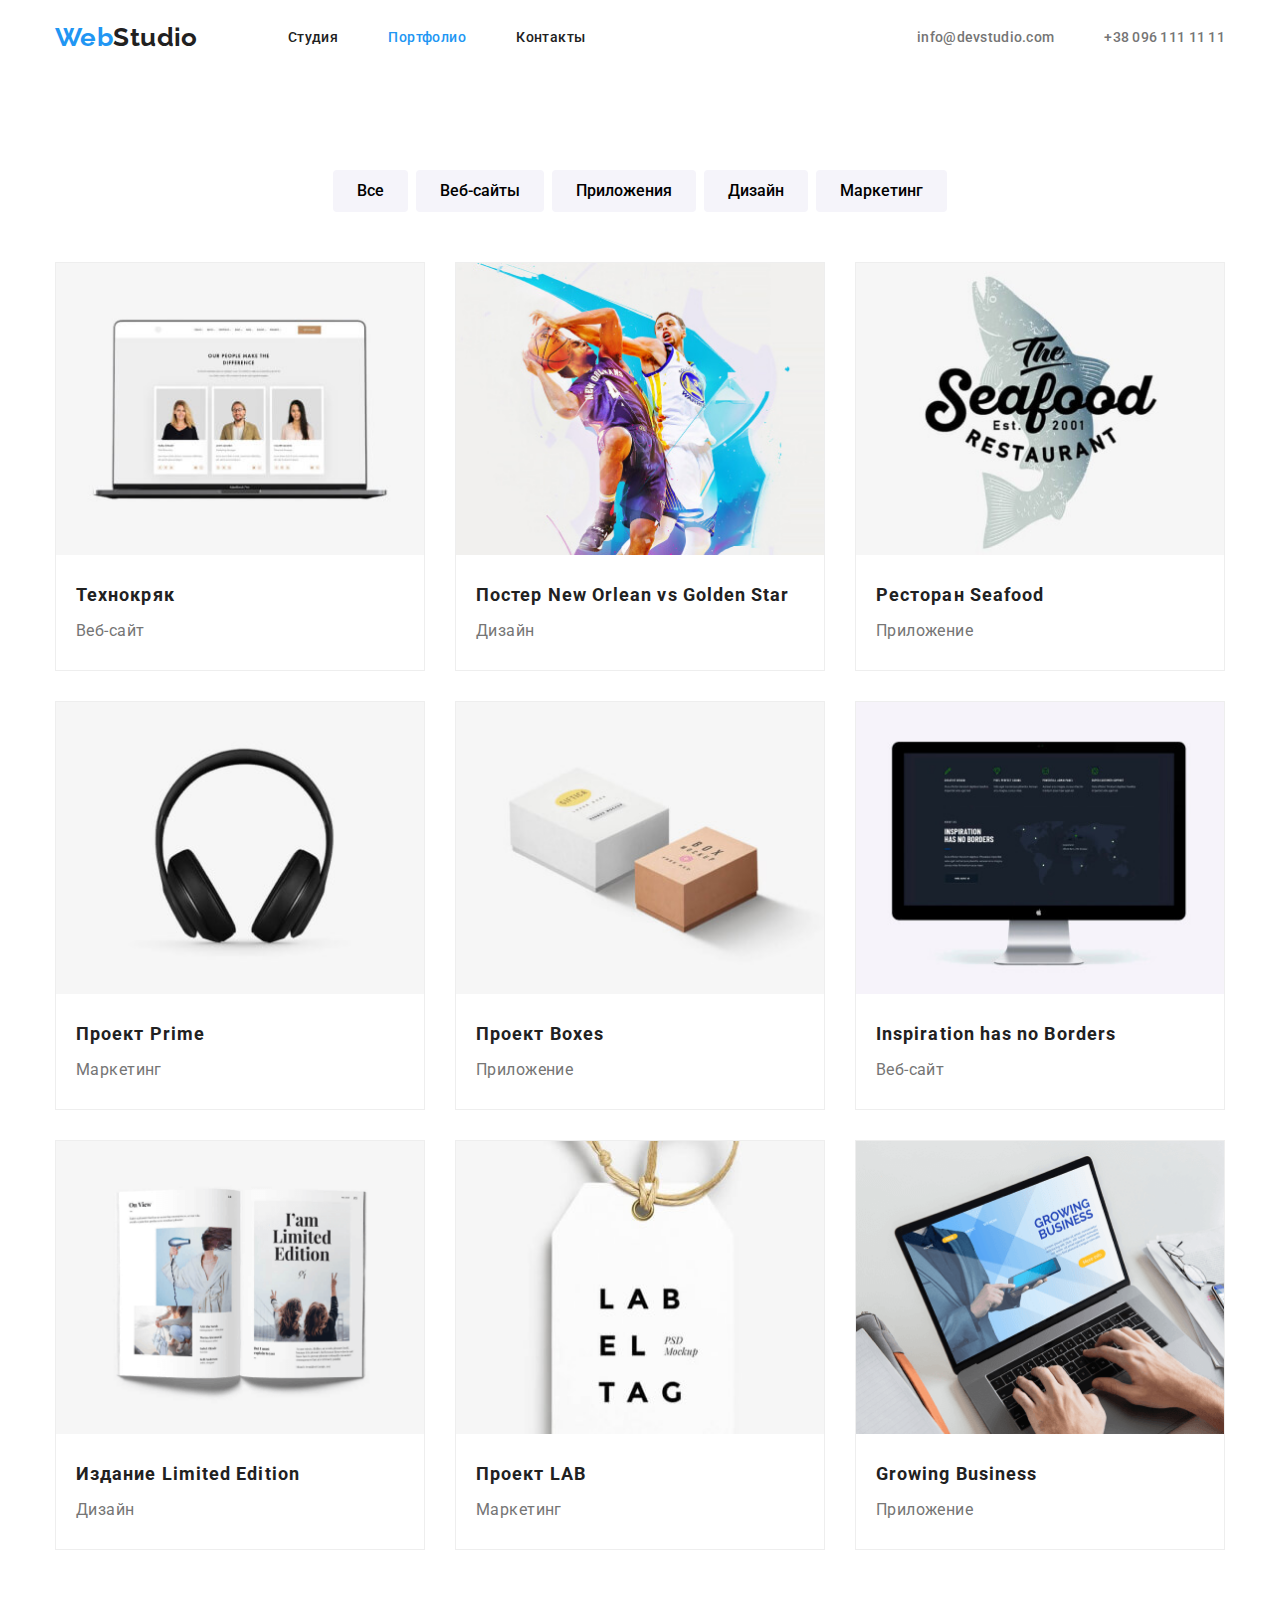
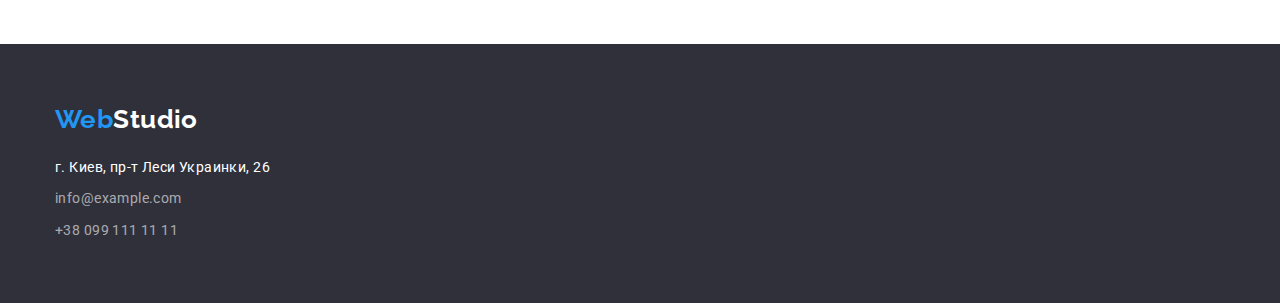
==== commit ed85da64: "пробую спрайт" ====
--- a/portfolio.html
+++ b/portfolio.html
@@ -18,7 +18,7 @@
   <body>
     <!--Шапка-->
     <header class="page-header">
-      <div class="header-container">
+      <div class="header-container container">
         <nav class="nav-header">
           <a href="/" class="logo">Web<span class="logo-color">Studio</span></a>
 
--- a/CSS/style.css
+++ b/CSS/style.css
@@ -6,6 +6,7 @@
   --text-background-color: #e5e5e5;
   --background-second-color: #f5f4fa;
   --footer-bg-color: #2f303a;
+  --border-: 1px solid #eeeeee;
 }
 
 img {
@@ -20,7 +21,7 @@
 }
 
 body {
-  background: var(--text-background-color);
+  background: var(--text-wite-color);
   color: var(--text-color);
 
   font-family: Roboto, sans-serif;
@@ -74,15 +75,7 @@
 .header-container {
   display: flex;
   align-items: center;
-  padding-right: 15px;
-  padding-left: 15px;
-}
-
-.header-container {
-  display: flex;
-  align-items: center;
   justify-content: space-between;
-  width: 1200px;
 }
 
 /* =====================NAVIGATION=============== */
@@ -185,11 +178,17 @@
 }
 
 .hero-page {
-  background-color: #2f303a;
-  margin: 0% auto;
+  background-color: #c4c4c4;
+  margin: 0 auto;
   padding-top: 200px;
   padding-bottom: 200px;
   text-align: center;
+  max-width: 1600px;
+
+  background-image: linear-gradient(rgba(0, 0, 0, 0.4), rgba(0, 0, 0, 0.4)), url(../images/hero/Img-png.png);
+  background-position: center;
+  background-repeat: no-repeat;
+  background-size: cover;
 }
 
 .hero-page .hero-btn {
@@ -211,7 +210,7 @@
   padding: 10px 0;
   padding-left: 32px;
   padding-right: 32px;
-  border-radius: 4px;
+  box-shadow: 0px 4px 4px rgba(0, 0, 0, 0.15);
 }
 
 /* =================END HERO================  */
@@ -254,7 +253,7 @@
 
 /* =====================FEARURES================ */
 
-.features-item:not(:last-child) {
+.features-item {
   margin-left: 30px;
 }
 
@@ -270,11 +269,38 @@
 }
 
 .features-item {
-  flex-basis: calc(100% / 4 - 30px);
+  flex-basis: calc((100% - 30px * 4) / 4);
 }
 
 .features-text {
   margin-top: 10px;
+}
+
+.features-item:before {
+  content: '';
+  display: block;
+  margin-bottom: 30px;
+  background-repeat: no-repeat;
+  background-position: center;
+  background-color: var(--background-second-color);
+  /* width: 270px; */
+  height: 120px;
+}
+
+.bgf-img1::before {
+  background-image: url(../images/features/bg1.svg);
+}
+
+.bgf-img2::before {
+  background-image: url(../images/features/bg2.svg);
+}
+
+.bgf-img3::before {
+  background-image: url(../images/features/bg3.svg);
+}
+
+.bgf-img4::before {
+  background-image: url(../images/features/bg4.svg);
 }
 
 /* =====================FEARURES================ */
@@ -299,10 +325,7 @@
 }
 
 .work-title > .work-item {
-  flex-basis: calc(100% / 3 - 30px);
-}
-
-.work-title > .work-item:not(:last-child) {
+  flex-basis: calc((100% - 30px * 3) / 3);
   margin-left: 30px;
 }
 
@@ -328,14 +351,11 @@
   display: flex;
   flex-wrap: wrap;
   margin-left: -30px;
-}
-
-/* .team-item:not(:first-child) {
-  margin-left: 30px;
-} */
+  border-radius: 0px 0px 4px 4px;
+}
 
 .team-list > .team-item {
-  flex-basis: calc(100% / 4 - 30px);
+  flex-basis: calc((100% - 30px * 4) / 4);
 }
 
 .team-item {
@@ -376,6 +396,10 @@
   align-items: center;
 }
 
+.footer-page > .container {
+  display: flex;
+}
+
 .footer-page .link {
   color: var(--text-wite-color);
   text-decoration: none;
@@ -405,16 +429,31 @@
   width: 270px;
   padding: 60px 0;
   align-items: center;
-  justify-content: space-between;
+  /* justify-content: space-between; */
 }
 
 .footer-list-item {
   margin-top: 8px;
 }
 
-/* ===================END FOOTER========================== */
-
-/* ====================Portfolio==================== */
+.soshial-link-container {
+  width: 270px;
+  padding: 60px 0;
+  align-items: center;
+}
+
+.soshial-link-title {
+  font-weight: 700;
+  font-size: 14px;
+  line-height: 1.142;
+  letter-spacing: 0.03em;
+  text-transform: uppercase;
+  color: var(--text-wite-color);
+}
+
+/* =================== END FOOTER ========================== */
+
+/* ==================== Portfolio ==================== */
 
 .container {
   width: 1200px;
@@ -424,9 +463,9 @@
   padding-right: 15px;
 }
 
-/* ====================Portfolio==================== */
-
-/* filter */
+/* ==================== Portfolio ==================== */
+
+/* ================ filter ================ */
 
 .portfolio-main-container {
   background-color: var(--text-wite-color);
@@ -469,9 +508,12 @@
   background: var(--text-accent);
   color: var(--text-wite-color);
   border-radius: 4px;
-}
-
-/* Список фильтра */
+  box-shadow: 0px 3px 1px rgba(0, 0, 0, 0.1), 0px 1px 2px rgba(0, 0, 0, 0.08), 0px 2px 2px rgba(0, 0, 0, 0.12);
+}
+
+/* ================ END filter ================ */
+
+/*  ==================== Список фильтра ================= */
 
 .flex-container {
   display: flex;
@@ -483,7 +525,14 @@
 .portfolio-box {
   margin-left: 30px;
   margin-top: 30px;
-  flex-basis: calc(100% / 3 - 30px);
+  flex-basis: calc((100% - 30px * 3) / 3);
+  border: var(--border-);
+  box-sizing: border-box;
+}
+
+.portfolio-box:focus,
+.portfolio-box:hover {
+  box-shadow: 0px 1px 1px rgba(0, 0, 0, 0.12), 0px 4px 4px rgba(0, 0, 0, 0.06), 1px 4px 6px rgba(0, 0, 0, 0.16);
 }
 
 .section .section-title.filter-page {
@@ -507,6 +556,7 @@
 
 .section .filter-link {
   text-decoration: none;
+  display: block;
 }
 
 .filter-contant-container {
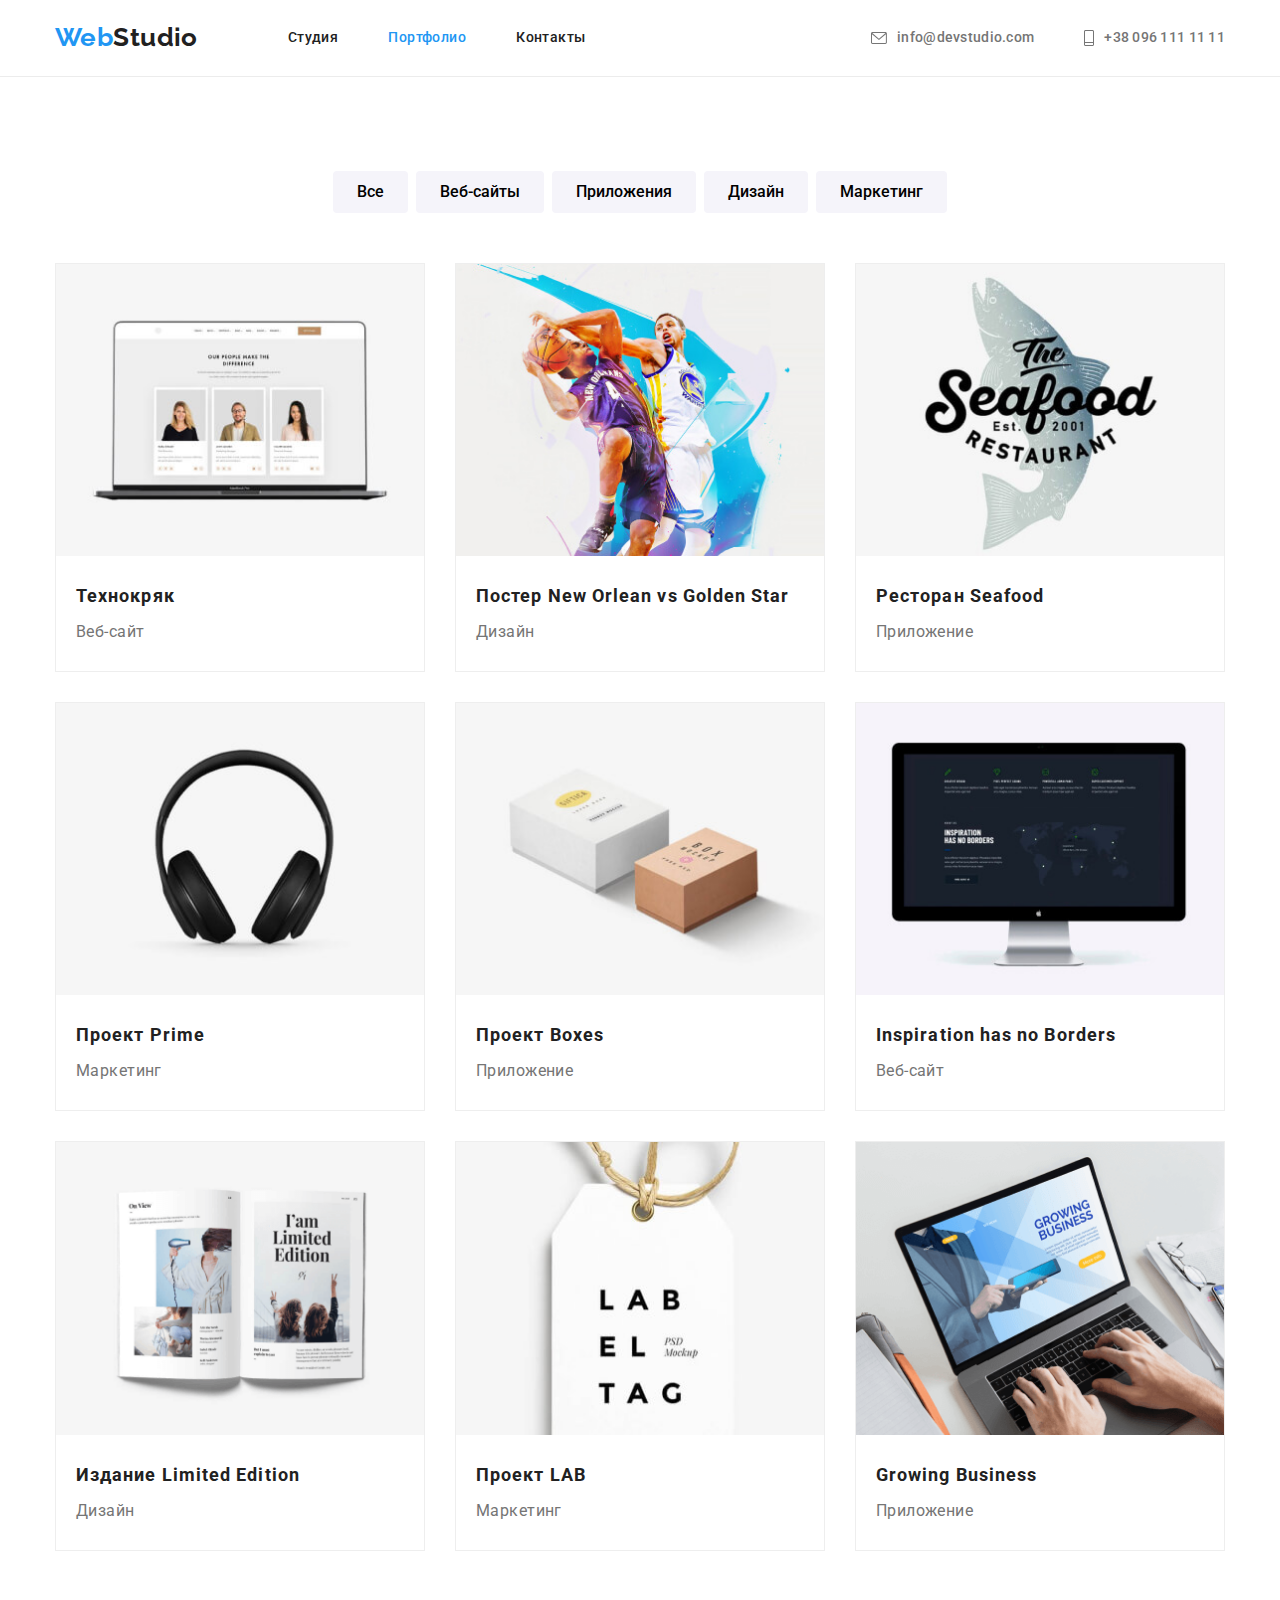
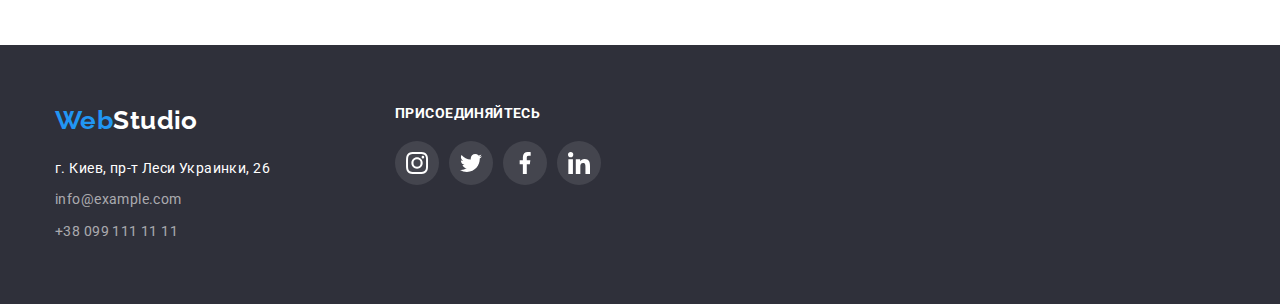
==== commit 0db99d51: "добавил иконки на футер" ====
--- a/portfolio.html
+++ b/portfolio.html
@@ -30,8 +30,22 @@
         </nav>
 
         <ul class="second-nav">
-          <li class="nav-item"><a href="" class="link">info@devstudio.com</a></li>
-          <li class="nav-item"><a href="" class="link">+38 096 111 11 11</a></li>
+          <li class="nav-item">
+            <a href="" class="link">
+              <svg class="second-nav-mail">
+                <use class="second-nav-icon" href="./images/sprite.svg#mail"></use>
+              </svg>
+              info@devstudio.com
+            </a>
+          </li>
+          <li class="nav-item">
+            <a href="" class="link">
+              <svg class="second-nav-smartphone">
+                <use class="second-nav-icon" href="./images/sprite.svg#smartphone"></use>
+              </svg>
+              +38 096 111 11 11
+            </a>
+          </li>
         </ul>
       </div>
     </header>
@@ -189,6 +203,40 @@
             </ul>
           </address>
         </div>
+
+        <div class="soshial-link-container">
+          <h2 class="section-title soshial-link-title">присоединяйтесь</h2>
+          <ul class="soshial-link-list">
+            <li class="soshial-link-item">
+              <a href="" class="soshial-link">
+                <svg class="network-icon">
+                  <use class="icon" href="./images/sprite.svg#instagram"></use>
+                </svg>
+              </a>
+            </li>
+            <li class="soshial-link-item">
+              <a href="" class="soshial-link">
+                <svg class="network-icon">
+                  <use class="icon" href="./images/sprite.svg#twitter"></use>
+                </svg>
+              </a>
+            </li>
+            <li class="soshial-link-item">
+              <a href="" class="soshial-link">
+                <svg class="network-icon">
+                  <use class="icon" href="./images/sprite.svg#facebook"></use>
+                </svg>
+              </a>
+            </li>
+            <li class="soshial-link-item">
+              <a href="" class="soshial-link">
+                <svg class="network-icon">
+                  <use class="icon" href="./images/sprite.svg#linkedin"></use>
+                </svg>
+              </a>
+            </li>
+          </ul>
+        </div>
       </div>
     </footer>
   </body>
--- a/CSS/style.css
+++ b/CSS/style.css
@@ -49,6 +49,7 @@
   display: flex;
   justify-content: center;
   align-items: center;
+  border-bottom: 1px solid #ececec;
 
   background-color: var(--text-wite-color);
 }
@@ -130,7 +131,6 @@
 
 .second-nav .link {
   color: var(--text-color);
-
   font-weight: 500;
   font-size: 14px;
   line-height: 1.4;
@@ -138,11 +138,39 @@
   text-decoration: none;
 }
 
+.second-nav .second-nav-mail {
+  width: 16px;
+  height: 12px;
+  fill: var(--text-color);
+  margin-right: 10px;
+}
+
+.second-nav .second-nav-smartphone {
+  width: 10px;
+  height: 16px;
+  fill: var(--text-color);
+  margin-right: 10px;
+}
+
 .second-nav .link:focus,
 .second-nav .link:hover {
   color: var(--text-accent);
 }
 
+.link:focus .second-nav-mail,
+.link:hover .second-nav-mail {
+  fill: var(--text-accent);
+}
+
+.link:focus .second-nav-smartphone,
+.link:hover .second-nav-smartphone {
+  fill: var(--text-accent);
+}
+
+.nav-item .link {
+  display: flex;
+  align-items: center;
+}
 /* =====================END Second NAVIGATION=============== */
 
 /* =================END Header================= */
@@ -185,7 +213,7 @@
   text-align: center;
   max-width: 1600px;
 
-  background-image: linear-gradient(rgba(0, 0, 0, 0.4), rgba(0, 0, 0, 0.4)), url(../images/hero/Img-png.png);
+  background-image: linear-gradient(rgba(47, 48, 58, 0.4), rgba(47, 48, 58, 0.4)), url(../images/hero/Img-png.png);
   background-position: center;
   background-repeat: no-repeat;
   background-size: cover;
@@ -384,6 +412,48 @@
   padding: 30px;
 }
 
+.network-list {
+  display: inline-flex;
+  margin-top: 16px;
+}
+
+.network-item {
+  display: flex;
+  width: 44px;
+  height: 44px;
+  border-radius: 50%;
+}
+
+.network-item:hover {
+  display: flex;
+  width: 44px;
+  height: 44px;
+  background-color: #2196f3;
+  border-radius: 50%;
+}
+
+.network-item:hover .network-icon {
+  fill: #ffffff;
+}
+
+.network-item:not(:last-child) {
+  margin-right: 10px;
+}
+
+.network-link {
+  width: 44px;
+  height: 44px;
+  display: inline-flex;
+  justify-content: center;
+  align-items: center;
+}
+
+.network-icon {
+  width: 22px;
+  height: 22px;
+  fill: #afb1b8;
+}
+
 /* ======================END TEAM=================== */
 
 /* ===================FOOTER========================== */
@@ -428,8 +498,7 @@
 .footer-address-container {
   width: 270px;
   padding: 60px 0;
-  align-items: center;
-  /* justify-content: space-between; */
+  align-items: flex-start;
 }
 
 .footer-list-item {
@@ -439,7 +508,8 @@
 .soshial-link-container {
   width: 270px;
   padding: 60px 0;
-  align-items: center;
+  align-items: flex-start;
+  margin-left: 70px;
 }
 
 .soshial-link-title {
@@ -449,6 +519,46 @@
   letter-spacing: 0.03em;
   text-transform: uppercase;
   color: var(--text-wite-color);
+}
+
+.soshial-link-list {
+  display: flex;
+}
+
+.soshial-link-item:not(:last-child) {
+  margin-right: 10px;
+}
+
+.soshial-link-item {
+  margin-top: 20px;
+  background-color: rgba(255, 255, 255, 0.1);
+  border-radius: 50%;
+}
+
+.soshial-link {
+  width: 44px;
+  height: 44px;
+  display: inline-flex;
+  justify-content: center;
+  align-items: center;
+}
+
+.soshial-link .icon {
+  width: 22px;
+  height: 22px;
+  fill: var(--text-wite-color);
+}
+
+.soshial-link-item:hover {
+  display: flex;
+  width: 44px;
+  height: 44px;
+  background-color: #2196f3;
+  border-radius: 50%;
+}
+
+.soshial-link-item:hover .network-icon {
+  fill: #ffffff;
 }
 
 /* =================== END FOOTER ========================== */
